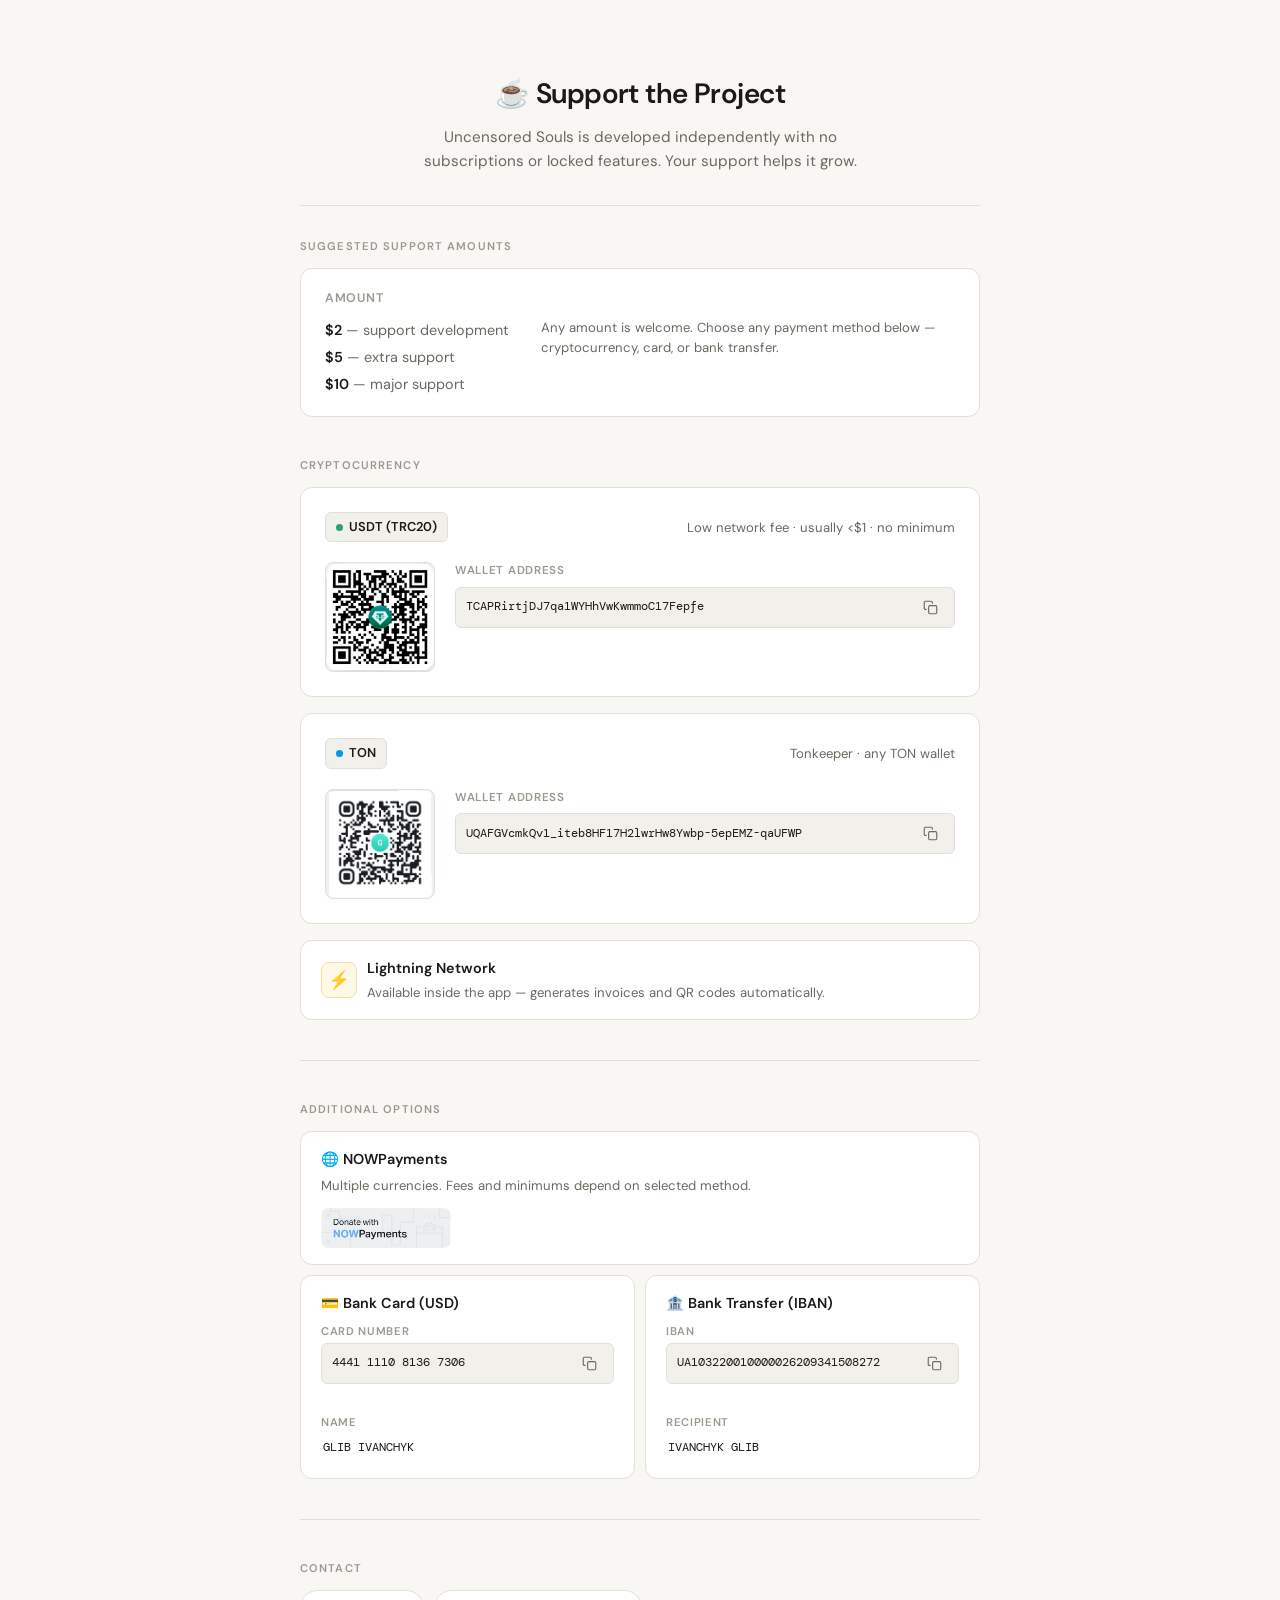
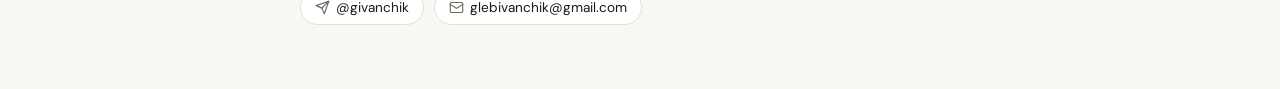
==== support.html @ d1c4491e "Add support.html for project donations" ====
<!DOCTYPE html>
<html lang="en">
<head>
<meta charset="UTF-8">
<meta name="viewport" content="width=device-width, initial-scale=1.0">
<title>Support – Uncensored Souls</title>
<link rel="preconnect" href="https://fonts.googleapis.com">
<link href="https://fonts.googleapis.com/css2?family=DM+Sans:wght@400;500;600&family=DM+Mono:wght@400;500&display=swap" rel="stylesheet">
<style>
  *, *::before, *::after { box-sizing: border-box; margin: 0; padding: 0; }
  :root {
    --bg: #f8f7f4; --surface: #ffffff; --surface-alt: #f2f0eb;
    --border: #e2dfd8; --border-strong: #c8c4bb;
    --text: #1a1917; --text-muted: #6b6860; --text-faint: #9c9890;
    --accent: #2a6b4a; --accent-light: #e8f4ee; --accent-border: #b8dfc8;
    --radius: 12px; --radius-sm: 8px; --radius-xs: 6px;
  }
  body { font-family: 'DM Sans', sans-serif; background: var(--bg); color: var(--text); line-height: 1.6; padding: 2rem 1rem 4rem; }
  .page { max-width: 680px; margin: 0 auto; }

  .header { text-align: center; padding: 2.5rem 0 2rem; border-bottom: 1px solid var(--border); margin-bottom: 2rem; }
  .header h1 { font-size: 1.75rem; font-weight: 600; letter-spacing: -0.02em; margin-bottom: 0.5rem; }
  .header p { color: var(--text-muted); font-size: 0.95rem; max-width: 440px; margin: 0 auto; }

  .section-title { font-size: 0.7rem; font-weight: 600; letter-spacing: 0.1em; text-transform: uppercase; color: var(--text-faint); margin-bottom: 0.75rem; }

  .amounts-info { background: var(--surface); border: 1px solid var(--border); border-radius: var(--radius); padding: 1.25rem 1.5rem; margin-bottom: 2.5rem; display: flex; gap: 2rem; align-items: flex-start; flex-wrap: wrap; }
  .amounts-info .info-label { font-size: 0.78rem; font-weight: 600; letter-spacing: 0.06em; text-transform: uppercase; color: var(--text-faint); margin-bottom: 0.6rem; }
  .amounts-list { list-style: none; display: flex; flex-direction: column; gap: 4px; }
  .amounts-list li { font-size: 0.9rem; color: var(--text-muted); }
  .amounts-list li strong { color: var(--text); font-weight: 600; }
  .amounts-note { flex: 1; min-width: 180px; font-size: 0.82rem; color: var(--text-muted); line-height: 1.55; padding-top: 1.8rem; }

  .crypto-card { background: var(--surface); border: 1px solid var(--border); border-radius: var(--radius); padding: 1.5rem; margin-bottom: 1rem; }
  .crypto-header { display: flex; align-items: center; gap: 10px; margin-bottom: 1.25rem; }
  .crypto-badge { display: inline-flex; align-items: center; gap: 6px; background: var(--surface-alt); border: 1px solid var(--border); border-radius: var(--radius-xs); padding: 4px 10px; font-size: 0.8rem; font-weight: 600; }
  .crypto-badge .dot { width: 7px; height: 7px; border-radius: 50%; }
  .dot-usdt { background: #26a17b; }
  .dot-ton { background: #0098ea; }
  .crypto-hint { font-size: 0.82rem; color: var(--text-muted); margin-left: auto; }

  .qr-address-block { display: flex; gap: 1.25rem; align-items: flex-start; }

  .qr-wrap { flex-shrink: 0; width: 110px; height: 110px; border: 1px solid var(--border); border-radius: var(--radius-sm); overflow: hidden; background: var(--surface-alt); cursor: pointer; position: relative; transition: border-color 0.15s; }
  .qr-wrap:hover { border-color: var(--border-strong); }
  .qr-wrap img { width: 100%; height: 100%; object-fit: contain; display: block; }
  .qr-zoom-hint { position: absolute; bottom: 0; left: 0; right: 0; background: rgba(0,0,0,0.45); color: #fff; font-size: 0.65rem; text-align: center; padding: 3px 0; opacity: 0; transition: opacity 0.15s; pointer-events: none; }
  .qr-wrap:hover .qr-zoom-hint { opacity: 1; }
  .qr-placeholder { width: 100%; height: 100%; display: flex; align-items: center; justify-content: center; color: var(--text-faint); font-size: 0.68rem; text-align: center; padding: 8px; line-height: 1.4; }

  .address-block { flex: 1; min-width: 0; }
  .address-label { font-size: 0.72rem; font-weight: 600; letter-spacing: 0.06em; text-transform: uppercase; color: var(--text-faint); margin-bottom: 6px; }
  .address-row { display: flex; align-items: center; gap: 6px; background: var(--surface-alt); border: 1px solid var(--border); border-radius: var(--radius-xs); padding: 8px 10px; }
  .address-text { font-family: 'DM Mono', monospace; font-size: 0.72rem; color: var(--text); flex: 1; min-width: 0; overflow: hidden; text-overflow: ellipsis; white-space: nowrap; }
  .copy-btn { flex-shrink: 0; background: none; border: none; cursor: pointer; padding: 4px 6px; border-radius: 4px; color: var(--text-muted); display: flex; align-items: center; transition: color 0.15s, background 0.15s; }
  .copy-btn:hover { color: var(--accent); background: var(--accent-light); }
  .copy-btn svg { width: 15px; height: 15px; }
  .copy-toast { font-size: 0.72rem; color: var(--accent); font-weight: 500; margin-top: 6px; height: 16px; opacity: 0; transition: opacity 0.2s; }
  .copy-toast.show { opacity: 1; }

  .lightning-card { background: var(--surface); border: 1px solid var(--border); border-radius: var(--radius); padding: 1rem 1.25rem; margin-bottom: 1rem; display: flex; align-items: center; gap: 10px; }
  .lightning-icon { width: 36px; height: 36px; border-radius: 8px; background: #fff8e6; border: 1px solid #f5dfa0; display: flex; align-items: center; justify-content: center; flex-shrink: 0; font-size: 1.1rem; }
  .lightning-text .method-name { font-weight: 600; font-size: 0.9rem; margin-bottom: 2px; }
  .lightning-text .method-desc { font-size: 0.82rem; color: var(--text-muted); }

  .divider { border: none; border-top: 1px solid var(--border); margin: 2.5rem 0; }

  .other-methods { display: grid; grid-template-columns: 1fr 1fr; gap: 10px; margin-bottom: 2.5rem; }
  .method-card { background: var(--surface); border: 1px solid var(--border); border-radius: var(--radius); padding: 1rem 1.25rem; }
  .method-card .method-name { font-weight: 600; font-size: 0.9rem; margin-bottom: 0.5rem; }
  .field-row { display: flex; flex-direction: column; gap: 6px; margin-top: 8px; }
  .field-item { display: flex; flex-direction: column; gap: 2px; }
  .field-item .field-label { font-size: 0.7rem; font-weight: 600; letter-spacing: 0.06em; text-transform: uppercase; color: var(--text-faint); }

  .nowpay-card { background: var(--surface); border: 1px solid var(--border); border-radius: var(--radius); padding: 1rem 1.25rem; margin-bottom: 10px; }
  .nowpay-card .method-name { font-weight: 600; font-size: 0.9rem; margin-bottom: 4px; }
  .nowpay-card .method-desc { font-size: 0.82rem; color: var(--text-muted); margin-bottom: 12px; }
  .nowpay-btn-wrap a img { height: 40px; display: block; border-radius: var(--radius-xs); }

  .contacts-row { display: flex; gap: 10px; flex-wrap: wrap; }
  .contact-pill { display: inline-flex; align-items: center; gap: 6px; background: var(--surface); border: 1px solid var(--border); border-radius: 100px; padding: 6px 14px; font-size: 0.85rem; text-decoration: none; color: var(--text); transition: border-color 0.15s; }
  .contact-pill:hover { border-color: var(--border-strong); }
  .contact-pill svg { width: 15px; height: 15px; color: var(--text-muted); }

  /* Lightbox */
  .lightbox { display: none; position: fixed; inset: 0; background: rgba(0,0,0,0.6); z-index: 1000; align-items: center; justify-content: center; }
  .lightbox.open { display: flex; }
  .lightbox-inner { background: #fff; border-radius: var(--radius); padding: 1.25rem; display: flex; flex-direction: column; align-items: center; gap: 10px; position: relative; }
  .lightbox-inner img { width: 300px; height: 300px; object-fit: contain; display: block; }
  .lightbox-label { font-family: 'DM Mono', monospace; font-size: 0.7rem; color: #555; word-break: break-all; text-align: center; max-width: 300px; }
  .lightbox-close { position: absolute; top: 8px; right: 10px; background: none; border: none; cursor: pointer; font-size: 1.2rem; color: #888; padding: 4px 6px; border-radius: 4px; }
  .lightbox-close:hover { background: #f0f0f0; }

  @media (max-width: 480px) {
    .other-methods { grid-template-columns: 1fr; }
    .qr-address-block { flex-direction: column; align-items: center; }
    .qr-wrap { width: 140px; height: 140px; }
    .amounts-info { flex-direction: column; gap: 0.75rem; }
  }
</style>
</head>
<body>
<div class="page">

  <div class="header">
    <h1>☕ Support the Project</h1>
    <p>Uncensored Souls is developed independently with no subscriptions or locked features. Your support helps it grow.</p>
  </div>

  <div class="section-title">Suggested support amounts</div>
  <div class="amounts-info">
    <div>
      <div class="info-label">Amount</div>
      <ul class="amounts-list">
        <li><strong>$2</strong> — support development</li>
        <li><strong>$5</strong> — extra support</li>
        <li><strong>$10</strong> — major support</li>
      </ul>
    </div>
    <div class="amounts-note">Any amount is welcome. Choose any payment method below — cryptocurrency, card, or bank transfer.</div>
  </div>

  <div class="section-title">Cryptocurrency</div>

  <div class="crypto-card">
    <div class="crypto-header">
      <div class="crypto-badge"><span class="dot dot-usdt"></span>USDT (TRC20)</div>
      <span class="crypto-hint">Low network fee · usually &lt;$1 · no minimum</span>
    </div>
    <div class="qr-address-block">
      <div class="qr-wrap" onclick="openLightbox('assets/usdt_qr.webp','TCAPRirtjDJ7qa1WYHhVwKwmmoC17Fepfe')" title="Tap to enlarge">
        <img src="assets/usdt_qr.webp" alt="USDT TRC20 QR code" onerror="handleQrError(this)">
        <div class="qr-zoom-hint">tap to enlarge</div>
      </div>
      <div class="address-block">
        <div class="address-label">Wallet address</div>
        <div class="address-row">
          <span class="address-text" id="usdt-addr">TCAPRirtjDJ7qa1WYHhVwKwmmoC17Fepfe</span>
          <button class="copy-btn" onclick="copyAddr('usdt-addr','usdt-toast')" title="Copy address">
            <svg viewBox="0 0 24 24" fill="none" stroke="currentColor" stroke-width="1.8" stroke-linecap="round" stroke-linejoin="round"><rect x="9" y="9" width="13" height="13" rx="2"/><path d="M5 15H4a2 2 0 0 1-2-2V4a2 2 0 0 1 2-2h9a2 2 0 0 1 2 2v1"/></svg>
          </button>
        </div>
        <div class="copy-toast" id="usdt-toast">Copied!</div>
      </div>
    </div>
  </div>

  <div class="crypto-card">
    <div class="crypto-header">
      <div class="crypto-badge"><span class="dot dot-ton"></span>TON</div>
      <span class="crypto-hint">Tonkeeper · any TON wallet</span>
    </div>
    <div class="qr-address-block">
      <div class="qr-wrap" onclick="openLightbox('assets/ton_qr.webp','UQAFGVcmkQv1_iteb8HF17H2lwrHw8Ywbp-5epEMZ-qaUFWP')" title="Tap to enlarge">
        <img src="assets/ton_qr.webp" alt="TON wallet QR code" onerror="handleQrError(this)">
        <div class="qr-zoom-hint">tap to enlarge</div>
      </div>
      <div class="address-block">
        <div class="address-label">Wallet address</div>
        <div class="address-row">
          <span class="address-text" id="ton-addr">UQAFGVcmkQv1_iteb8HF17H2lwrHw8Ywbp-5epEMZ-qaUFWP</span>
          <button class="copy-btn" onclick="copyAddr('ton-addr','ton-toast')" title="Copy address">
            <svg viewBox="0 0 24 24" fill="none" stroke="currentColor" stroke-width="1.8" stroke-linecap="round" stroke-linejoin="round"><rect x="9" y="9" width="13" height="13" rx="2"/><path d="M5 15H4a2 2 0 0 1-2-2V4a2 2 0 0 1 2-2h9a2 2 0 0 1 2 2v1"/></svg>
          </button>
        </div>
        <div class="copy-toast" id="ton-toast">Copied!</div>
      </div>
    </div>
  </div>

  <div class="lightning-card">
    <div class="lightning-icon">⚡</div>
    <div class="lightning-text">
      <div class="method-name">Lightning Network</div>
      <div class="method-desc">Available inside the app — generates invoices and QR codes automatically.</div>
    </div>
  </div>

  <hr class="divider">

  <div class="section-title">Additional options</div>
  <div class="nowpay-card">
    <div class="method-name">🌐 NOWPayments</div>
    <div class="method-desc">Multiple currencies. Fees and minimums depend on selected method.</div>
    <div class="nowpay-btn-wrap">
      <a href="https://nowpayments.io/donation?api_key=68b5b9ab-d6d3-41a2-9c85-e91e0e367028" target="_blank">
        <img src="assets/now_payments_button.webp" alt="Donate with NOWPayments" onerror="handleQrError(this)">
      </a>
    </div>
  </div>

  <div class="other-methods">
    <div class="method-card">
      <div class="method-name">💳 Bank Card (USD)</div>
      <div class="field-row">
        <div class="field-item">
          <div class="field-label">Card number</div>
          <div class="address-row">
            <span class="address-text" id="card-num">4441 1110 8136 7306</span>
            <button class="copy-btn" onclick="copyAddr('card-num','card-toast')" title="Copy">
              <svg viewBox="0 0 24 24" fill="none" stroke="currentColor" stroke-width="1.8" stroke-linecap="round" stroke-linejoin="round"><rect x="9" y="9" width="13" height="13" rx="2"/><path d="M5 15H4a2 2 0 0 1-2-2V4a2 2 0 0 1 2-2h9a2 2 0 0 1 2 2v1"/></svg>
            </button>
          </div>
          <div class="copy-toast" id="card-toast">Copied!</div>
        </div>
        <div class="field-item">
          <div class="field-label">Name</div>
          <span style="font-family:'DM Mono',monospace;font-size:0.78rem;padding:4px 2px;display:block;">GLIB IVANCHYK</span>
        </div>
      </div>
    </div>

    <div class="method-card">
      <div class="method-name">🏦 Bank Transfer (IBAN)</div>
      <div class="field-row">
        <div class="field-item">
          <div class="field-label">IBAN</div>
          <div class="address-row">
            <span class="address-text" id="iban-num">UA103220010000026209341508272</span>
            <button class="copy-btn" onclick="copyAddr('iban-num','iban-toast')" title="Copy">
              <svg viewBox="0 0 24 24" fill="none" stroke="currentColor" stroke-width="1.8" stroke-linecap="round" stroke-linejoin="round"><rect x="9" y="9" width="13" height="13" rx="2"/><path d="M5 15H4a2 2 0 0 1-2-2V4a2 2 0 0 1 2-2h9a2 2 0 0 1 2 2v1"/></svg>
            </button>
          </div>
          <div class="copy-toast" id="iban-toast">Copied!</div>
        </div>
        <div class="field-item">
          <div class="field-label">Recipient</div>
          <span style="font-family:'DM Mono',monospace;font-size:0.78rem;padding:4px 2px;display:block;">IVANCHYK GLIB</span>
        </div>
      </div>
    </div>
  </div>

  <hr class="divider">

  <div class="section-title">Contact</div>
  <div class="contacts-row">
    <a class="contact-pill" href="https://t.me/givanchik" target="_blank">
      <svg viewBox="0 0 24 24" fill="none" stroke="currentColor" stroke-width="1.8" stroke-linecap="round" stroke-linejoin="round"><path d="m22 2-7 20-4-9-9-4 20-7z"/><path d="M22 2 11 13"/></svg>
      @givanchik
    </a>
    <a class="contact-pill" href="mailto:glebivanchik@gmail.com">
      <svg viewBox="0 0 24 24" fill="none" stroke="currentColor" stroke-width="1.8" stroke-linecap="round" stroke-linejoin="round"><rect width="20" height="16" x="2" y="4" rx="2"/><path d="m22 7-8.97 5.7a1.94 1.94 0 0 1-2.06 0L2 7"/></svg>
      glebivanchik@gmail.com
    </a>
  </div>

</div>

<!-- Lightbox -->
<div class="lightbox" id="lightbox" onclick="closeLightbox(event)">
  <div class="lightbox-inner">
    <button class="lightbox-close" onclick="closeLightbox(null)">✕</button>
    <img id="lightbox-img" src="" alt="QR code enlarged">
    <div class="lightbox-label" id="lightbox-label"></div>
  </div>
</div>

<script>
function handleQrError(img) {
  img.style.display = 'none';
  var wrap = img.parentElement;
  var ph = document.createElement('div');
  ph.className = 'qr-placeholder';
  ph.textContent = img.alt + '\n(file not found)';
  wrap.appendChild(ph);
}

function copyAddr(elId, toastId) {
  var text = document.getElementById(elId).textContent;
  navigator.clipboard.writeText(text).then(function() {
    var toast = document.getElementById(toastId);
    toast.classList.add('show');
    setTimeout(function() { toast.classList.remove('show'); }, 1800);
  });
}

function openLightbox(src, label) {
  document.getElementById('lightbox-img').src = src;
  document.getElementById('lightbox-label').textContent = label;
  document.getElementById('lightbox').classList.add('open');
}

function closeLightbox(e) {
  if (e === null || e.target === document.getElementById('lightbox')) {
    document.getElementById('lightbox').classList.remove('open');
  }
}

document.addEventListener('keydown', function(e) {
  if (e.key === 'Escape') document.getElementById('lightbox').classList.remove('open');
});
</script>
</body>
</html>
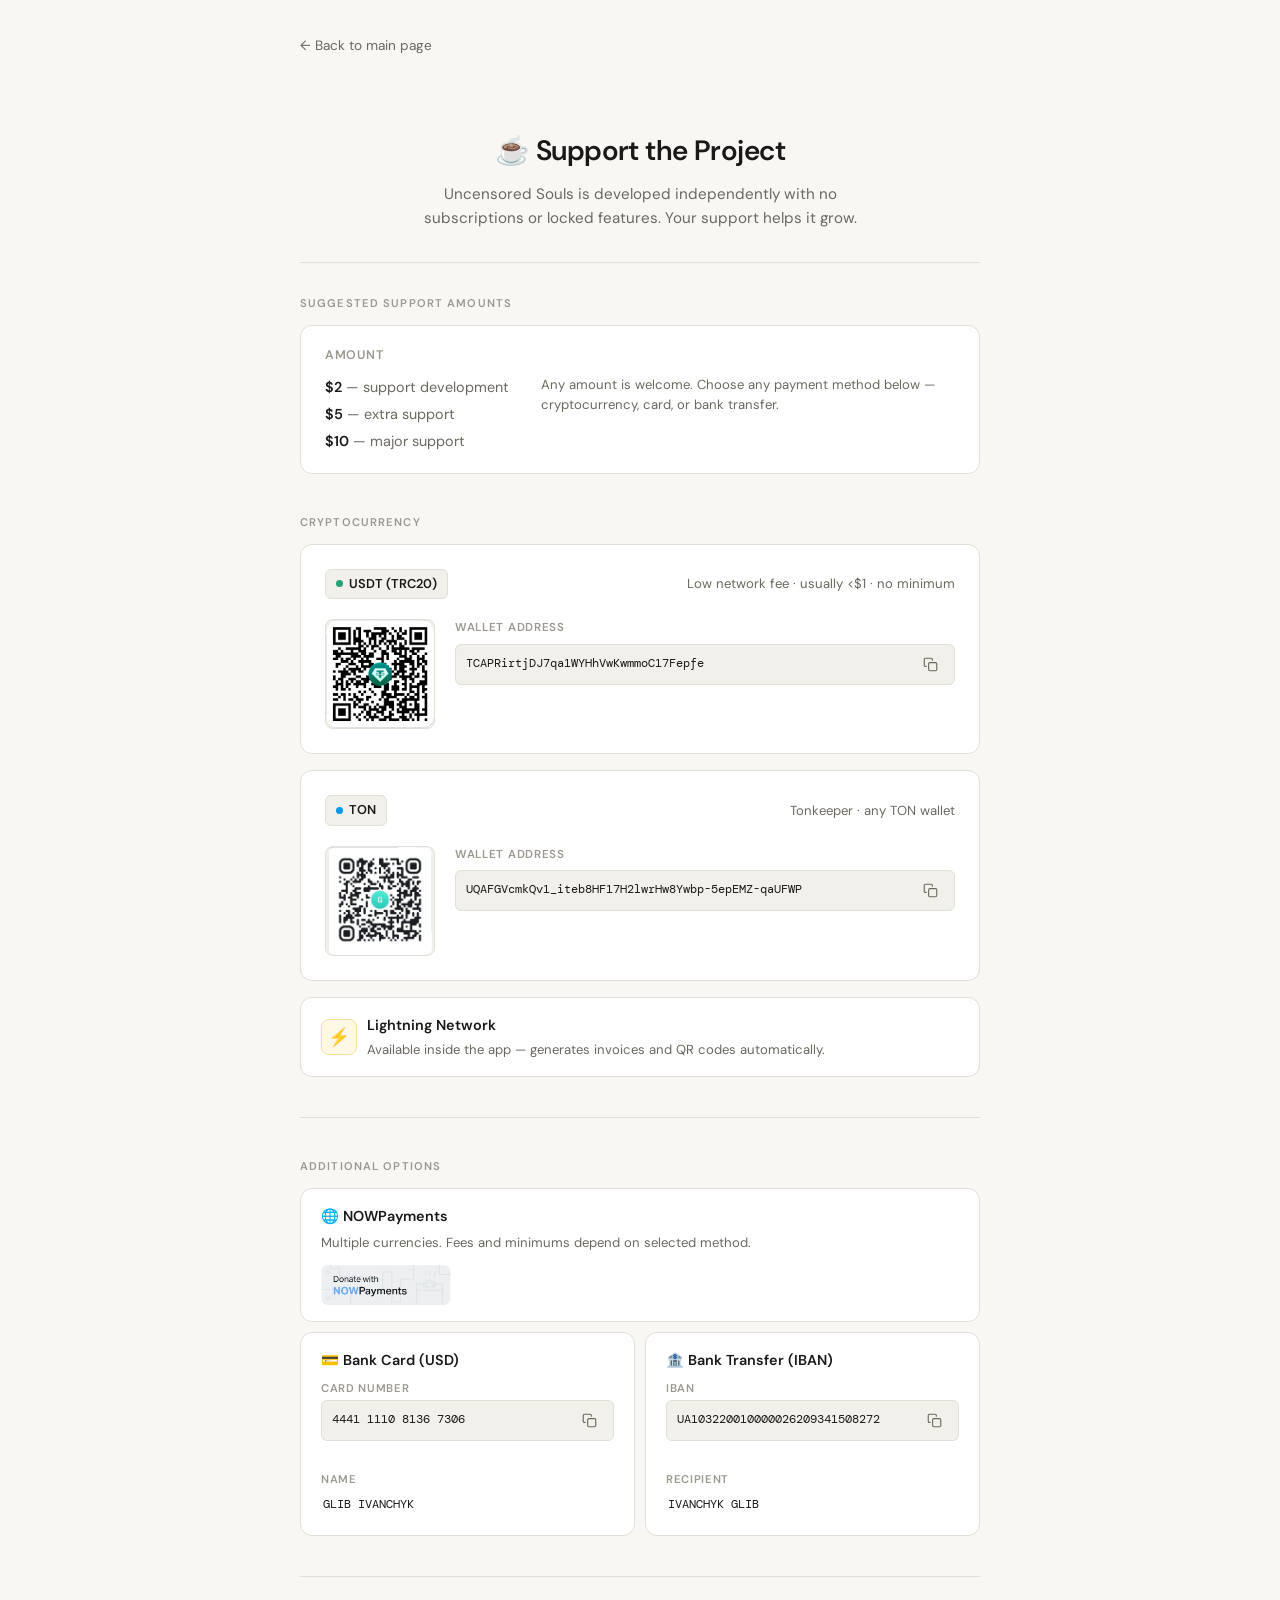
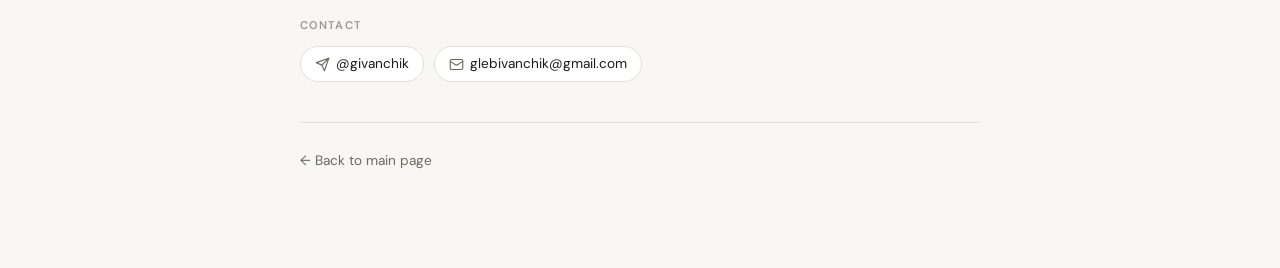
==== commit 29dd1b9e: "Add back-link to navigate to main page" ====
--- a/support.html
+++ b/support.html
@@ -77,6 +77,9 @@
   .nowpay-card .method-desc { font-size: 0.82rem; color: var(--text-muted); margin-bottom: 12px; }
   .nowpay-btn-wrap a img { height: 40px; display: block; border-radius: var(--radius-xs); }
 
+  .back-link { display: inline-flex; align-items: center; gap: 6px; color: var(--text-muted); text-decoration: none; font-size: 0.85rem; margin-bottom: 2rem; transition: color 0.15s; }
+  .back-link:hover { color: var(--text); }
+
   .contacts-row { display: flex; gap: 10px; flex-wrap: wrap; }
   .contact-pill { display: inline-flex; align-items: center; gap: 6px; background: var(--surface); border: 1px solid var(--border); border-radius: 100px; padding: 6px 14px; font-size: 0.85rem; text-decoration: none; color: var(--text); transition: border-color 0.15s; }
   .contact-pill:hover { border-color: var(--border-strong); }
@@ -101,6 +104,8 @@
 </head>
 <body>
 <div class="page">
+
+  <a class="back-link" href="index.html">← Back to main page</a>
 
   <div class="header">
     <h1>☕ Support the Project</h1>
@@ -245,6 +250,10 @@
     </a>
   </div>
 
+  <div style="margin-top:2.5rem; padding-top:1.5rem; border-top:1px solid var(--border);">
+    <a class="back-link" href="index.html">← Back to main page</a>
+  </div>
+
 </div>
 
 <!-- Lightbox -->
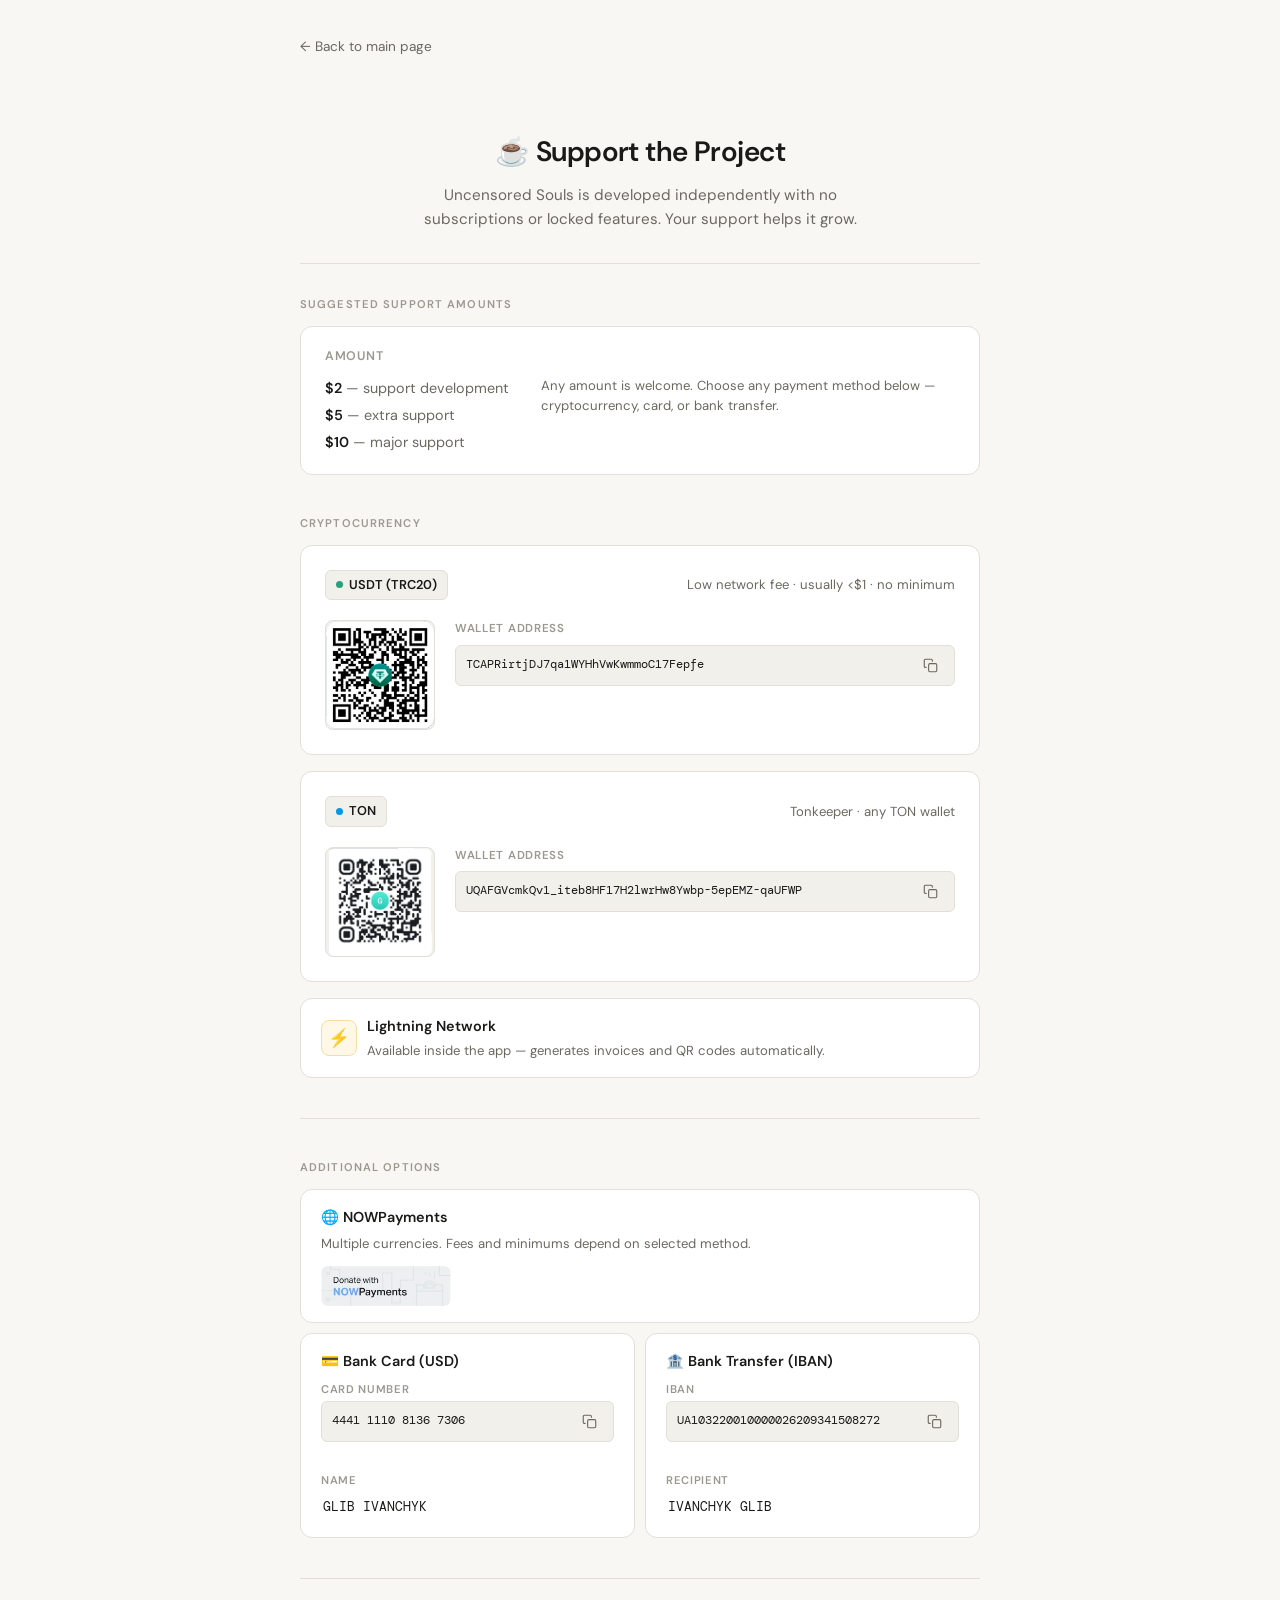
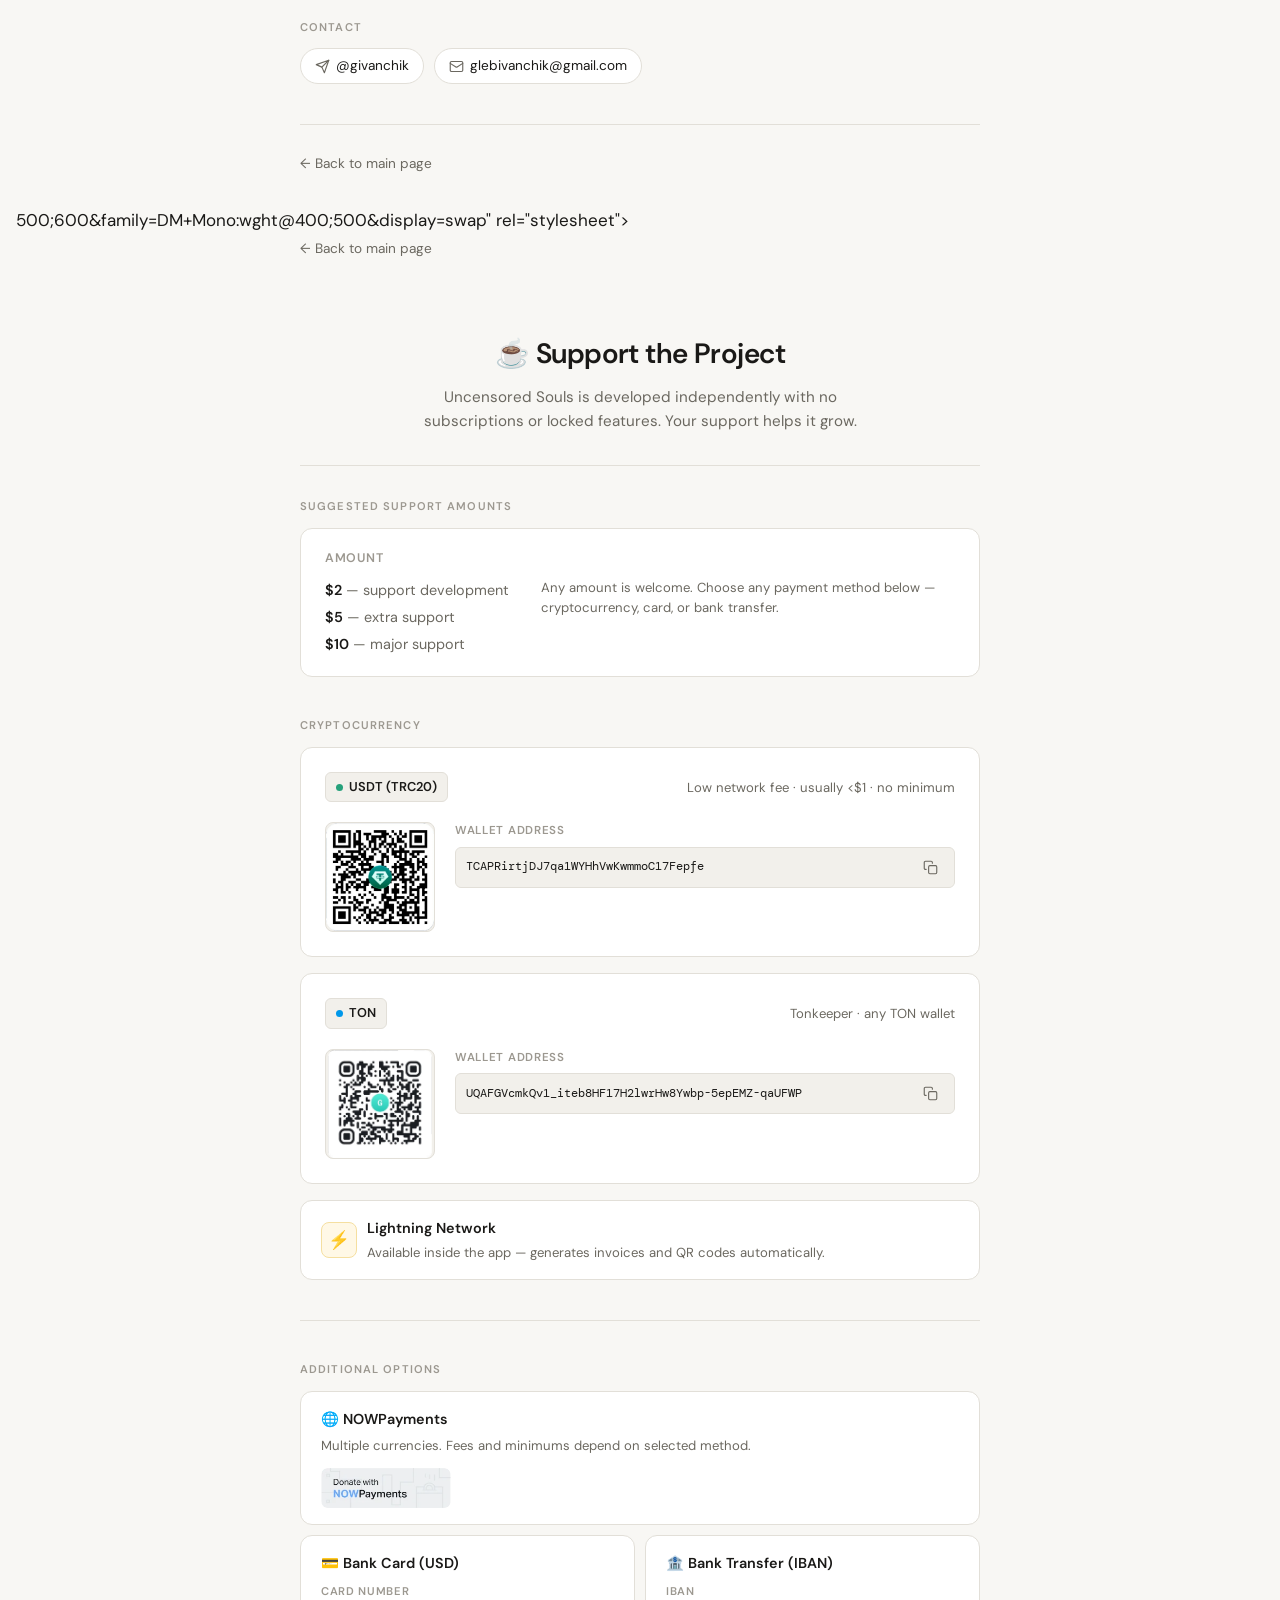
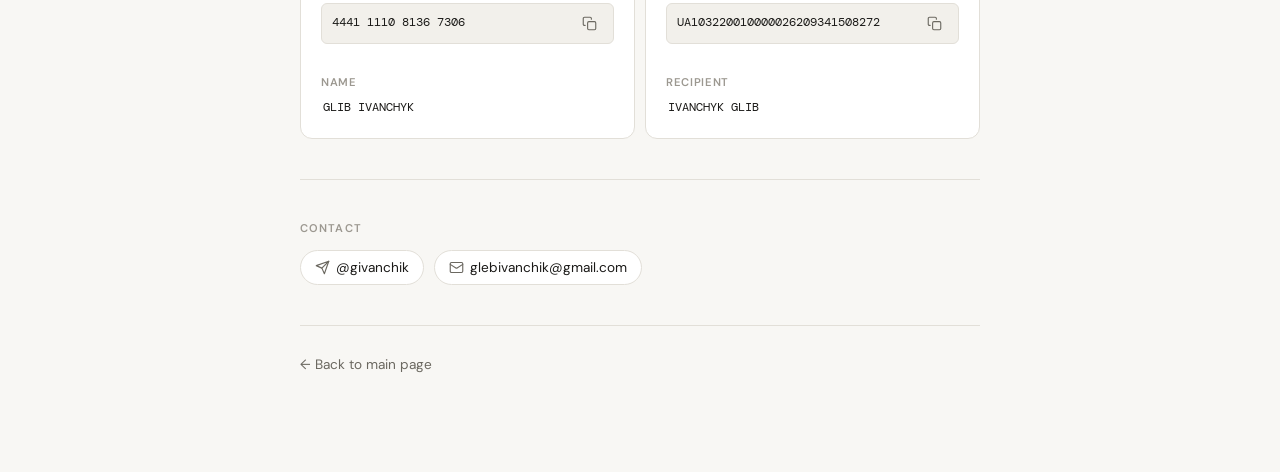
==== commit 9210e10f: "Refactor support.html structure and styles" ====
--- a/support.html
+++ b/support.html
@@ -1,4 +1,11 @@
 <!DOCTYPE html>
+<html lang="en">
+<head>
+<meta charset="UTF-8">
+<meta name="viewport" content="width=device-width, initial-scale=1.0">
+<title>Support – Uncensored Souls</title>
+<link rel="preconnect" href="https://fonts.googleapis.com">
+<link href="https://fonts.googleapis.com/css2?family=DM+Sans:wght@400;<!DOCTYPE html>
 <html lang="en">
 <head>
 <meta charset="UTF-8">
@@ -8,36 +15,62 @@
 <link href="https://fonts.googleapis.com/css2?family=DM+Sans:wght@400;500;600&family=DM+Mono:wght@400;500&display=swap" rel="stylesheet">
 <style>
   *, *::before, *::after { box-sizing: border-box; margin: 0; padding: 0; }
+
   :root {
-    --bg: #f8f7f4; --surface: #ffffff; --surface-alt: #f2f0eb;
-    --border: #e2dfd8; --border-strong: #c8c4bb;
-    --text: #1a1917; --text-muted: #6b6860; --text-faint: #9c9890;
-    --accent: #2a6b4a; --accent-light: #e8f4ee; --accent-border: #b8dfc8;
-    --radius: 12px; --radius-sm: 8px; --radius-xs: 6px;
-  }
-  body { font-family: 'DM Sans', sans-serif; background: var(--bg); color: var(--text); line-height: 1.6; padding: 2rem 1rem 4rem; }
+    --bg: #f8f7f4;
+    --surface: #ffffff;
+    --surface-alt: #f2f0eb;
+    --border: #e2dfd8;
+    --border-strong: #c8c4bb;
+    --text: #1a1917;
+    --text-muted: #55524c;
+    --text-faint: #6f6145;
+    --accent: #2a6b4a;
+    --accent-light: #e8f4ee;
+    --accent-border: #b8dfc8;
+    --radius: 12px;
+    --radius-sm: 8px;
+    --radius-xs: 6px;
+  }
+
+  body {
+    font-family: 'DM Sans', sans-serif;
+    background: var(--bg);
+    color: var(--text);
+    line-height: 1.65;
+    padding: 2rem 1rem 4rem;
+    font-size: 16px;
+  }
+
+  @media (min-width: 641px) { body { font-size: 17px; } }
+
   .page { max-width: 680px; margin: 0 auto; }
 
+  .back-link { display: inline-flex; align-items: center; gap: 6px; color: var(--text-muted); text-decoration: none; font-size: 0.95rem; margin-bottom: 2rem; transition: color 0.15s; }
+  .back-link:hover { color: var(--text); }
+
   .header { text-align: center; padding: 2.5rem 0 2rem; border-bottom: 1px solid var(--border); margin-bottom: 2rem; }
-  .header h1 { font-size: 1.75rem; font-weight: 600; letter-spacing: -0.02em; margin-bottom: 0.5rem; }
-  .header p { color: var(--text-muted); font-size: 0.95rem; max-width: 440px; margin: 0 auto; }
-
-  .section-title { font-size: 0.7rem; font-weight: 600; letter-spacing: 0.1em; text-transform: uppercase; color: var(--text-faint); margin-bottom: 0.75rem; }
+  .header h1 { font-size: 1.9rem; font-weight: 600; letter-spacing: -0.02em; margin-bottom: 0.5rem; }
+  .header p { color: var(--text-muted); font-size: 1.1rem; max-width: 480px; margin: 0 auto; }
+
+  .section-title { font-size: 1rem; font-weight: 600; letter-spacing: 0.1em; text-transform: uppercase; color: var(--text-faint); margin-bottom: 0.75rem; }
+
+  .divider { border: none; border-top: 1px solid var(--border); margin: 2.5rem 0; }
 
   .amounts-info { background: var(--surface); border: 1px solid var(--border); border-radius: var(--radius); padding: 1.25rem 1.5rem; margin-bottom: 2.5rem; display: flex; gap: 2rem; align-items: flex-start; flex-wrap: wrap; }
-  .amounts-info .info-label { font-size: 0.78rem; font-weight: 600; letter-spacing: 0.06em; text-transform: uppercase; color: var(--text-faint); margin-bottom: 0.6rem; }
-  .amounts-list { list-style: none; display: flex; flex-direction: column; gap: 4px; }
-  .amounts-list li { font-size: 0.9rem; color: var(--text-muted); }
+  .amounts-info .info-label { font-size: 0.8rem; font-weight: 700; letter-spacing: 0.06em; text-transform: uppercase; color: var(--text-faint); margin-bottom: 0.6rem; }
+  .amounts-list { list-style: none; display: flex; flex-direction: column; gap: 5px; }
+  .amounts-list li { font-size: 1rem; color: var(--text-muted); }
   .amounts-list li strong { color: var(--text); font-weight: 600; }
-  .amounts-note { flex: 1; min-width: 180px; font-size: 0.82rem; color: var(--text-muted); line-height: 1.55; padding-top: 1.8rem; }
-
-  .crypto-card { background: var(--surface); border: 1px solid var(--border); border-radius: var(--radius); padding: 1.5rem; margin-bottom: 1rem; }
-  .crypto-header { display: flex; align-items: center; gap: 10px; margin-bottom: 1.25rem; }
-  .crypto-badge { display: inline-flex; align-items: center; gap: 6px; background: var(--surface-alt); border: 1px solid var(--border); border-radius: var(--radius-xs); padding: 4px 10px; font-size: 0.8rem; font-weight: 600; }
+  .amounts-note { flex: 1; min-width: 180px; font-size: 0.95rem; color: var(--text-muted); line-height: 1.55; padding-top: 1.8rem; }
+
+  .crypto-card { background: var(--surface); border: 1px solid var(--border); border-radius: var(--radius); padding: 1.5rem; margin-bottom: 1rem; overflow: hidden; }
+  .crypto-header { display: flex; align-items: center; gap: 10px; margin-bottom: 1.25rem; flex-wrap: wrap; }
+  .crypto-badge { display: inline-flex; align-items: center; gap: 6px; background: var(--surface-alt); border: 1px solid var(--border); border-radius: var(--radius-xs); padding: 4px 10px; font-size: 0.85rem; font-weight: 600; }
   .crypto-badge .dot { width: 7px; height: 7px; border-radius: 50%; }
   .dot-usdt { background: #26a17b; }
   .dot-ton { background: #0098ea; }
-  .crypto-hint { font-size: 0.82rem; color: var(--text-muted); margin-left: auto; }
+  .crypto-hint { font-size: 0.88rem; color: var(--text-muted); margin-left: auto; }
 
   .qr-address-block { display: flex; gap: 1.25rem; align-items: flex-start; }
 
@@ -48,44 +81,38 @@
   .qr-wrap:hover .qr-zoom-hint { opacity: 1; }
   .qr-placeholder { width: 100%; height: 100%; display: flex; align-items: center; justify-content: center; color: var(--text-faint); font-size: 0.68rem; text-align: center; padding: 8px; line-height: 1.4; }
 
-  .address-block { flex: 1; min-width: 0; }
-  .address-label { font-size: 0.72rem; font-weight: 600; letter-spacing: 0.06em; text-transform: uppercase; color: var(--text-faint); margin-bottom: 6px; }
-  .address-row { display: flex; align-items: center; gap: 6px; background: var(--surface-alt); border: 1px solid var(--border); border-radius: var(--radius-xs); padding: 8px 10px; }
-  .address-text { font-family: 'DM Mono', monospace; font-size: 0.72rem; color: var(--text); flex: 1; min-width: 0; overflow: hidden; text-overflow: ellipsis; white-space: nowrap; }
+  .address-block { flex: 1; min-width: 0; width: 100%; overflow: hidden; }
+  .address-label { font-size: 0.75rem; font-weight: 700; letter-spacing: 0.06em; text-transform: uppercase; color: var(--text-faint); margin-bottom: 6px; }
+  .address-row { display: flex; align-items: center; gap: 6px; background: var(--surface-alt); border: 1px solid var(--border); border-radius: var(--radius-xs); padding: 8px 10px; min-width: 0; overflow: hidden; }
+  .address-text { font-family: 'DM Mono', monospace; font-size: 0.75rem; color: var(--text); flex: 1; min-width: 0; max-width: 100%; overflow: hidden; text-overflow: ellipsis; white-space: nowrap; }
   .copy-btn { flex-shrink: 0; background: none; border: none; cursor: pointer; padding: 4px 6px; border-radius: 4px; color: var(--text-muted); display: flex; align-items: center; transition: color 0.15s, background 0.15s; }
   .copy-btn:hover { color: var(--accent); background: var(--accent-light); }
   .copy-btn svg { width: 15px; height: 15px; }
-  .copy-toast { font-size: 0.72rem; color: var(--accent); font-weight: 500; margin-top: 6px; height: 16px; opacity: 0; transition: opacity 0.2s; }
+  .copy-toast { font-size: 0.75rem; color: var(--accent); font-weight: 500; margin-top: 6px; height: 16px; opacity: 0; transition: opacity 0.2s; }
   .copy-toast.show { opacity: 1; }
 
   .lightning-card { background: var(--surface); border: 1px solid var(--border); border-radius: var(--radius); padding: 1rem 1.25rem; margin-bottom: 1rem; display: flex; align-items: center; gap: 10px; }
   .lightning-icon { width: 36px; height: 36px; border-radius: 8px; background: #fff8e6; border: 1px solid #f5dfa0; display: flex; align-items: center; justify-content: center; flex-shrink: 0; font-size: 1.1rem; }
-  .lightning-text .method-name { font-weight: 600; font-size: 0.9rem; margin-bottom: 2px; }
-  .lightning-text .method-desc { font-size: 0.82rem; color: var(--text-muted); }
-
-  .divider { border: none; border-top: 1px solid var(--border); margin: 2.5rem 0; }
+  .lightning-text .method-name { font-weight: 600; font-size: 1rem; margin-bottom: 2px; }
+  .lightning-text .method-desc { font-size: 0.92rem; color: var(--text-muted); }
 
   .other-methods { display: grid; grid-template-columns: 1fr 1fr; gap: 10px; margin-bottom: 2.5rem; }
-  .method-card { background: var(--surface); border: 1px solid var(--border); border-radius: var(--radius); padding: 1rem 1.25rem; }
-  .method-card .method-name { font-weight: 600; font-size: 0.9rem; margin-bottom: 0.5rem; }
+  .method-card { background: var(--surface); border: 1px solid var(--border); border-radius: var(--radius); padding: 1rem 1.25rem; min-width: 0; }
+  .method-card .method-name { font-weight: 600; font-size: 1rem; margin-bottom: 0.5rem; }
   .field-row { display: flex; flex-direction: column; gap: 6px; margin-top: 8px; }
-  .field-item { display: flex; flex-direction: column; gap: 2px; }
-  .field-item .field-label { font-size: 0.7rem; font-weight: 600; letter-spacing: 0.06em; text-transform: uppercase; color: var(--text-faint); }
+  .field-item { display: flex; flex-direction: column; gap: 2px; min-width: 0; }
+  .field-item .field-label { font-size: 0.75rem; font-weight: 700; letter-spacing: 0.06em; text-transform: uppercase; color: var(--text-faint); }
 
   .nowpay-card { background: var(--surface); border: 1px solid var(--border); border-radius: var(--radius); padding: 1rem 1.25rem; margin-bottom: 10px; }
-  .nowpay-card .method-name { font-weight: 600; font-size: 0.9rem; margin-bottom: 4px; }
-  .nowpay-card .method-desc { font-size: 0.82rem; color: var(--text-muted); margin-bottom: 12px; }
+  .nowpay-card .method-name { font-weight: 600; font-size: 1rem; margin-bottom: 4px; }
+  .nowpay-card .method-desc { font-size: 0.92rem; color: var(--text-muted); margin-bottom: 12px; }
   .nowpay-btn-wrap a img { height: 40px; display: block; border-radius: var(--radius-xs); }
 
-  .back-link { display: inline-flex; align-items: center; gap: 6px; color: var(--text-muted); text-decoration: none; font-size: 0.85rem; margin-bottom: 2rem; transition: color 0.15s; }
-  .back-link:hover { color: var(--text); }
-
   .contacts-row { display: flex; gap: 10px; flex-wrap: wrap; }
-  .contact-pill { display: inline-flex; align-items: center; gap: 6px; background: var(--surface); border: 1px solid var(--border); border-radius: 100px; padding: 6px 14px; font-size: 0.85rem; text-decoration: none; color: var(--text); transition: border-color 0.15s; }
+  .contact-pill { display: inline-flex; align-items: center; gap: 6px; background: var(--surface); border: 1px solid var(--border); border-radius: 100px; padding: 6px 14px; font-size: 0.92rem; text-decoration: none; color: var(--text); transition: border-color 0.15s; }
   .contact-pill:hover { border-color: var(--border-strong); }
   .contact-pill svg { width: 15px; height: 15px; color: var(--text-muted); }
 
-  /* Lightbox */
   .lightbox { display: none; position: fixed; inset: 0; background: rgba(0,0,0,0.6); z-index: 1000; align-items: center; justify-content: center; }
   .lightbox.open { display: flex; }
   .lightbox-inner { background: #fff; border-radius: var(--radius); padding: 1.25rem; display: flex; flex-direction: column; align-items: center; gap: 10px; position: relative; }
@@ -94,11 +121,30 @@
   .lightbox-close { position: absolute; top: 8px; right: 10px; background: none; border: none; cursor: pointer; font-size: 1.2rem; color: #888; padding: 4px 6px; border-radius: 4px; }
   .lightbox-close:hover { background: #f0f0f0; }
 
+  @media (max-width: 640px) {
+    .back-link { font-size: 0.8rem; }
+    .header { padding: 1rem 0 1.5rem; }
+    .header h1 { font-size: 1.5rem; }
+    .header p { font-size: 0.9rem; }
+    .section-title { font-size: 0.8rem; }
+    .amounts-info { flex-direction: column; gap: 0.75rem; padding: 1rem; }
+    .amounts-list li { font-size: 0.88rem; }
+    .amounts-note { padding-top: 0; font-size: 0.82rem; }
+    .crypto-card { padding: 1rem; }
+    .crypto-hint { font-size: 0.78rem; }
+    .lightning-text .method-name { font-size: 0.88rem; }
+    .lightning-text .method-desc { font-size: 0.8rem; }
+    .method-card .method-name { font-size: 0.88rem; }
+    .nowpay-card .method-name { font-size: 0.88rem; }
+    .nowpay-card .method-desc { font-size: 0.8rem; }
+    .contact-pill { font-size: 0.8rem; }
+  }
+
   @media (max-width: 480px) {
     .other-methods { grid-template-columns: 1fr; }
     .qr-address-block { flex-direction: column; align-items: center; }
     .qr-wrap { width: 140px; height: 140px; }
-    .amounts-info { flex-direction: column; gap: 0.75rem; }
+    .address-block { width: 100%; }
   }
 </style>
 </head>
@@ -210,7 +256,7 @@
         </div>
         <div class="field-item">
           <div class="field-label">Name</div>
-          <span style="font-family:'DM Mono',monospace;font-size:0.78rem;padding:4px 2px;display:block;">GLIB IVANCHYK</span>
+          <span style="font-family:'DM Mono',monospace;font-size:0.82rem;padding:4px 2px;display:block;color:var(--text);">GLIB IVANCHYK</span>
         </div>
       </div>
     </div>
@@ -230,7 +276,7 @@
         </div>
         <div class="field-item">
           <div class="field-label">Recipient</div>
-          <span style="font-family:'DM Mono',monospace;font-size:0.78rem;padding:4px 2px;display:block;">IVANCHYK GLIB</span>
+          <span style="font-family:'DM Mono',monospace;font-size:0.82rem;padding:4px 2px;display:block;color:var(--text);">IVANCHYK GLIB</span>
         </div>
       </div>
     </div>
@@ -250,6 +296,297 @@
     </a>
   </div>
 
+  <div style="margin-top:2.5rem;padding-top:1.5rem;border-top:1px solid var(--border);">
+    <a class="back-link" href="index.html">← Back to main page</a>
+  </div>
+
+</div>
+
+<div class="lightbox" id="lightbox" onclick="closeLightbox(event)">
+  <div class="lightbox-inner">
+    <button class="lightbox-close" onclick="closeLightbox(null)">✕</button>
+    <img id="lightbox-img" src="" alt="QR code enlarged">
+    <div class="lightbox-label" id="lightbox-label"></div>
+  </div>
+</div>
+
+<script>
+function handleQrError(img) {
+  img.style.display = 'none';
+  var wrap = img.parentElement;
+  var ph = document.createElement('div');
+  ph.className = 'qr-placeholder';
+  ph.textContent = img.alt;
+  wrap.appendChild(ph);
+}
+function copyAddr(elId, toastId) {
+  var text = document.getElementById(elId).textContent;
+  navigator.clipboard.writeText(text).then(function() {
+    var toast = document.getElementById(toastId);
+    toast.classList.add('show');
+    setTimeout(function() { toast.classList.remove('show'); }, 1800);
+  });
+}
+function openLightbox(src, label) {
+  document.getElementById('lightbox-img').src = src;
+  document.getElementById('lightbox-label').textContent = label;
+  document.getElementById('lightbox').classList.add('open');
+}
+function closeLightbox(e) {
+  if (e === null || e.target === document.getElementById('lightbox')) {
+    document.getElementById('lightbox').classList.remove('open');
+  }
+}
+document.addEventListener('keydown', function(e) {
+  if (e.key === 'Escape') document.getElementById('lightbox').classList.remove('open');
+});
+</script>
+</body>
+</html>500;600&family=DM+Mono:wght@400;500&display=swap" rel="stylesheet">
+<style>
+  *, *::before, *::after { box-sizing: border-box; margin: 0; padding: 0; }
+  :root {
+    --bg: #f8f7f4; --surface: #ffffff; --surface-alt: #f2f0eb;
+    --border: #e2dfd8; --border-strong: #c8c4bb;
+    --text: #1a1917; --text-muted: #6b6860; --text-faint: #9c9890;
+    --accent: #2a6b4a; --accent-light: #e8f4ee; --accent-border: #b8dfc8;
+    --radius: 12px; --radius-sm: 8px; --radius-xs: 6px;
+  }
+  body { font-family: 'DM Sans', sans-serif; background: var(--bg); color: var(--text); line-height: 1.6; padding: 2rem 1rem 4rem; }
+  .page { max-width: 680px; margin: 0 auto; }
+
+  .header { text-align: center; padding: 2.5rem 0 2rem; border-bottom: 1px solid var(--border); margin-bottom: 2rem; }
+  .header h1 { font-size: 1.75rem; font-weight: 600; letter-spacing: -0.02em; margin-bottom: 0.5rem; }
+  .header p { color: var(--text-muted); font-size: 0.95rem; max-width: 440px; margin: 0 auto; }
+
+  .section-title { font-size: 0.7rem; font-weight: 600; letter-spacing: 0.1em; text-transform: uppercase; color: var(--text-faint); margin-bottom: 0.75rem; }
+
+  .amounts-info { background: var(--surface); border: 1px solid var(--border); border-radius: var(--radius); padding: 1.25rem 1.5rem; margin-bottom: 2.5rem; display: flex; gap: 2rem; align-items: flex-start; flex-wrap: wrap; }
+  .amounts-info .info-label { font-size: 0.78rem; font-weight: 600; letter-spacing: 0.06em; text-transform: uppercase; color: var(--text-faint); margin-bottom: 0.6rem; }
+  .amounts-list { list-style: none; display: flex; flex-direction: column; gap: 4px; }
+  .amounts-list li { font-size: 0.9rem; color: var(--text-muted); }
+  .amounts-list li strong { color: var(--text); font-weight: 600; }
+  .amounts-note { flex: 1; min-width: 180px; font-size: 0.82rem; color: var(--text-muted); line-height: 1.55; padding-top: 1.8rem; }
+
+  .crypto-card { background: var(--surface); border: 1px solid var(--border); border-radius: var(--radius); padding: 1.5rem; margin-bottom: 1rem; }
+  .crypto-header { display: flex; align-items: center; gap: 10px; margin-bottom: 1.25rem; }
+  .crypto-badge { display: inline-flex; align-items: center; gap: 6px; background: var(--surface-alt); border: 1px solid var(--border); border-radius: var(--radius-xs); padding: 4px 10px; font-size: 0.8rem; font-weight: 600; }
+  .crypto-badge .dot { width: 7px; height: 7px; border-radius: 50%; }
+  .dot-usdt { background: #26a17b; }
+  .dot-ton { background: #0098ea; }
+  .crypto-hint { font-size: 0.82rem; color: var(--text-muted); margin-left: auto; }
+
+  .qr-address-block { display: flex; gap: 1.25rem; align-items: flex-start; }
+
+  .qr-wrap { flex-shrink: 0; width: 110px; height: 110px; border: 1px solid var(--border); border-radius: var(--radius-sm); overflow: hidden; background: var(--surface-alt); cursor: pointer; position: relative; transition: border-color 0.15s; }
+  .qr-wrap:hover { border-color: var(--border-strong); }
+  .qr-wrap img { width: 100%; height: 100%; object-fit: contain; display: block; }
+  .qr-zoom-hint { position: absolute; bottom: 0; left: 0; right: 0; background: rgba(0,0,0,0.45); color: #fff; font-size: 0.65rem; text-align: center; padding: 3px 0; opacity: 0; transition: opacity 0.15s; pointer-events: none; }
+  .qr-wrap:hover .qr-zoom-hint { opacity: 1; }
+  .qr-placeholder { width: 100%; height: 100%; display: flex; align-items: center; justify-content: center; color: var(--text-faint); font-size: 0.68rem; text-align: center; padding: 8px; line-height: 1.4; }
+
+  .address-block { flex: 1; min-width: 0; }
+  .address-label { font-size: 0.72rem; font-weight: 600; letter-spacing: 0.06em; text-transform: uppercase; color: var(--text-faint); margin-bottom: 6px; }
+  .address-row { display: flex; align-items: center; gap: 6px; background: var(--surface-alt); border: 1px solid var(--border); border-radius: var(--radius-xs); padding: 8px 10px; }
+  .address-text { font-family: 'DM Mono', monospace; font-size: 0.72rem; color: var(--text); flex: 1; min-width: 0; overflow: hidden; text-overflow: ellipsis; white-space: nowrap; }
+  .copy-btn { flex-shrink: 0; background: none; border: none; cursor: pointer; padding: 4px 6px; border-radius: 4px; color: var(--text-muted); display: flex; align-items: center; transition: color 0.15s, background 0.15s; }
+  .copy-btn:hover { color: var(--accent); background: var(--accent-light); }
+  .copy-btn svg { width: 15px; height: 15px; }
+  .copy-toast { font-size: 0.72rem; color: var(--accent); font-weight: 500; margin-top: 6px; height: 16px; opacity: 0; transition: opacity 0.2s; }
+  .copy-toast.show { opacity: 1; }
+
+  .lightning-card { background: var(--surface); border: 1px solid var(--border); border-radius: var(--radius); padding: 1rem 1.25rem; margin-bottom: 1rem; display: flex; align-items: center; gap: 10px; }
+  .lightning-icon { width: 36px; height: 36px; border-radius: 8px; background: #fff8e6; border: 1px solid #f5dfa0; display: flex; align-items: center; justify-content: center; flex-shrink: 0; font-size: 1.1rem; }
+  .lightning-text .method-name { font-weight: 600; font-size: 0.9rem; margin-bottom: 2px; }
+  .lightning-text .method-desc { font-size: 0.82rem; color: var(--text-muted); }
+
+  .divider { border: none; border-top: 1px solid var(--border); margin: 2.5rem 0; }
+
+  .other-methods { display: grid; grid-template-columns: 1fr 1fr; gap: 10px; margin-bottom: 2.5rem; }
+  .method-card { background: var(--surface); border: 1px solid var(--border); border-radius: var(--radius); padding: 1rem 1.25rem; }
+  .method-card .method-name { font-weight: 600; font-size: 0.9rem; margin-bottom: 0.5rem; }
+  .field-row { display: flex; flex-direction: column; gap: 6px; margin-top: 8px; }
+  .field-item { display: flex; flex-direction: column; gap: 2px; }
+  .field-item .field-label { font-size: 0.7rem; font-weight: 600; letter-spacing: 0.06em; text-transform: uppercase; color: var(--text-faint); }
+
+  .nowpay-card { background: var(--surface); border: 1px solid var(--border); border-radius: var(--radius); padding: 1rem 1.25rem; margin-bottom: 10px; }
+  .nowpay-card .method-name { font-weight: 600; font-size: 0.9rem; margin-bottom: 4px; }
+  .nowpay-card .method-desc { font-size: 0.82rem; color: var(--text-muted); margin-bottom: 12px; }
+  .nowpay-btn-wrap a img { height: 40px; display: block; border-radius: var(--radius-xs); }
+
+  .back-link { display: inline-flex; align-items: center; gap: 6px; color: var(--text-muted); text-decoration: none; font-size: 0.85rem; margin-bottom: 2rem; transition: color 0.15s; }
+  .back-link:hover { color: var(--text); }
+
+  .contacts-row { display: flex; gap: 10px; flex-wrap: wrap; }
+  .contact-pill { display: inline-flex; align-items: center; gap: 6px; background: var(--surface); border: 1px solid var(--border); border-radius: 100px; padding: 6px 14px; font-size: 0.85rem; text-decoration: none; color: var(--text); transition: border-color 0.15s; }
+  .contact-pill:hover { border-color: var(--border-strong); }
+  .contact-pill svg { width: 15px; height: 15px; color: var(--text-muted); }
+
+  /* Lightbox */
+  .lightbox { display: none; position: fixed; inset: 0; background: rgba(0,0,0,0.6); z-index: 1000; align-items: center; justify-content: center; }
+  .lightbox.open { display: flex; }
+  .lightbox-inner { background: #fff; border-radius: var(--radius); padding: 1.25rem; display: flex; flex-direction: column; align-items: center; gap: 10px; position: relative; }
+  .lightbox-inner img { width: 300px; height: 300px; object-fit: contain; display: block; }
+  .lightbox-label { font-family: 'DM Mono', monospace; font-size: 0.7rem; color: #555; word-break: break-all; text-align: center; max-width: 300px; }
+  .lightbox-close { position: absolute; top: 8px; right: 10px; background: none; border: none; cursor: pointer; font-size: 1.2rem; color: #888; padding: 4px 6px; border-radius: 4px; }
+  .lightbox-close:hover { background: #f0f0f0; }
+
+  @media (max-width: 480px) {
+    .other-methods { grid-template-columns: 1fr; }
+    .qr-address-block { flex-direction: column; align-items: center; }
+    .qr-wrap { width: 140px; height: 140px; }
+    .amounts-info { flex-direction: column; gap: 0.75rem; }
+  }
+</style>
+</head>
+<body>
+<div class="page">
+
+  <a class="back-link" href="index.html">← Back to main page</a>
+
+  <div class="header">
+    <h1>☕ Support the Project</h1>
+    <p>Uncensored Souls is developed independently with no subscriptions or locked features. Your support helps it grow.</p>
+  </div>
+
+  <div class="section-title">Suggested support amounts</div>
+  <div class="amounts-info">
+    <div>
+      <div class="info-label">Amount</div>
+      <ul class="amounts-list">
+        <li><strong>$2</strong> — support development</li>
+        <li><strong>$5</strong> — extra support</li>
+        <li><strong>$10</strong> — major support</li>
+      </ul>
+    </div>
+    <div class="amounts-note">Any amount is welcome. Choose any payment method below — cryptocurrency, card, or bank transfer.</div>
+  </div>
+
+  <div class="section-title">Cryptocurrency</div>
+
+  <div class="crypto-card">
+    <div class="crypto-header">
+      <div class="crypto-badge"><span class="dot dot-usdt"></span>USDT (TRC20)</div>
+      <span class="crypto-hint">Low network fee · usually &lt;$1 · no minimum</span>
+    </div>
+    <div class="qr-address-block">
+      <div class="qr-wrap" onclick="openLightbox('assets/usdt_qr.webp','TCAPRirtjDJ7qa1WYHhVwKwmmoC17Fepfe')" title="Tap to enlarge">
+        <img src="assets/usdt_qr.webp" alt="USDT TRC20 QR code" onerror="handleQrError(this)">
+        <div class="qr-zoom-hint">tap to enlarge</div>
+      </div>
+      <div class="address-block">
+        <div class="address-label">Wallet address</div>
+        <div class="address-row">
+          <span class="address-text" id="usdt-addr">TCAPRirtjDJ7qa1WYHhVwKwmmoC17Fepfe</span>
+          <button class="copy-btn" onclick="copyAddr('usdt-addr','usdt-toast')" title="Copy address">
+            <svg viewBox="0 0 24 24" fill="none" stroke="currentColor" stroke-width="1.8" stroke-linecap="round" stroke-linejoin="round"><rect x="9" y="9" width="13" height="13" rx="2"/><path d="M5 15H4a2 2 0 0 1-2-2V4a2 2 0 0 1 2-2h9a2 2 0 0 1 2 2v1"/></svg>
+          </button>
+        </div>
+        <div class="copy-toast" id="usdt-toast">Copied!</div>
+      </div>
+    </div>
+  </div>
+
+  <div class="crypto-card">
+    <div class="crypto-header">
+      <div class="crypto-badge"><span class="dot dot-ton"></span>TON</div>
+      <span class="crypto-hint">Tonkeeper · any TON wallet</span>
+    </div>
+    <div class="qr-address-block">
+      <div class="qr-wrap" onclick="openLightbox('assets/ton_qr.webp','UQAFGVcmkQv1_iteb8HF17H2lwrHw8Ywbp-5epEMZ-qaUFWP')" title="Tap to enlarge">
+        <img src="assets/ton_qr.webp" alt="TON wallet QR code" onerror="handleQrError(this)">
+        <div class="qr-zoom-hint">tap to enlarge</div>
+      </div>
+      <div class="address-block">
+        <div class="address-label">Wallet address</div>
+        <div class="address-row">
+          <span class="address-text" id="ton-addr">UQAFGVcmkQv1_iteb8HF17H2lwrHw8Ywbp-5epEMZ-qaUFWP</span>
+          <button class="copy-btn" onclick="copyAddr('ton-addr','ton-toast')" title="Copy address">
+            <svg viewBox="0 0 24 24" fill="none" stroke="currentColor" stroke-width="1.8" stroke-linecap="round" stroke-linejoin="round"><rect x="9" y="9" width="13" height="13" rx="2"/><path d="M5 15H4a2 2 0 0 1-2-2V4a2 2 0 0 1 2-2h9a2 2 0 0 1 2 2v1"/></svg>
+          </button>
+        </div>
+        <div class="copy-toast" id="ton-toast">Copied!</div>
+      </div>
+    </div>
+  </div>
+
+  <div class="lightning-card">
+    <div class="lightning-icon">⚡</div>
+    <div class="lightning-text">
+      <div class="method-name">Lightning Network</div>
+      <div class="method-desc">Available inside the app — generates invoices and QR codes automatically.</div>
+    </div>
+  </div>
+
+  <hr class="divider">
+
+  <div class="section-title">Additional options</div>
+  <div class="nowpay-card">
+    <div class="method-name">🌐 NOWPayments</div>
+    <div class="method-desc">Multiple currencies. Fees and minimums depend on selected method.</div>
+    <div class="nowpay-btn-wrap">
+      <a href="https://nowpayments.io/donation?api_key=68b5b9ab-d6d3-41a2-9c85-e91e0e367028" target="_blank">
+        <img src="assets/now_payments_button.webp" alt="Donate with NOWPayments" onerror="handleQrError(this)">
+      </a>
+    </div>
+  </div>
+
+  <div class="other-methods">
+    <div class="method-card">
+      <div class="method-name">💳 Bank Card (USD)</div>
+      <div class="field-row">
+        <div class="field-item">
+          <div class="field-label">Card number</div>
+          <div class="address-row">
+            <span class="address-text" id="card-num">4441 1110 8136 7306</span>
+            <button class="copy-btn" onclick="copyAddr('card-num','card-toast')" title="Copy">
+              <svg viewBox="0 0 24 24" fill="none" stroke="currentColor" stroke-width="1.8" stroke-linecap="round" stroke-linejoin="round"><rect x="9" y="9" width="13" height="13" rx="2"/><path d="M5 15H4a2 2 0 0 1-2-2V4a2 2 0 0 1 2-2h9a2 2 0 0 1 2 2v1"/></svg>
+            </button>
+          </div>
+          <div class="copy-toast" id="card-toast">Copied!</div>
+        </div>
+        <div class="field-item">
+          <div class="field-label">Name</div>
+          <span style="font-family:'DM Mono',monospace;font-size:0.78rem;padding:4px 2px;display:block;">GLIB IVANCHYK</span>
+        </div>
+      </div>
+    </div>
+
+    <div class="method-card">
+      <div class="method-name">🏦 Bank Transfer (IBAN)</div>
+      <div class="field-row">
+        <div class="field-item">
+          <div class="field-label">IBAN</div>
+          <div class="address-row">
+            <span class="address-text" id="iban-num">UA103220010000026209341508272</span>
+            <button class="copy-btn" onclick="copyAddr('iban-num','iban-toast')" title="Copy">
+              <svg viewBox="0 0 24 24" fill="none" stroke="currentColor" stroke-width="1.8" stroke-linecap="round" stroke-linejoin="round"><rect x="9" y="9" width="13" height="13" rx="2"/><path d="M5 15H4a2 2 0 0 1-2-2V4a2 2 0 0 1 2-2h9a2 2 0 0 1 2 2v1"/></svg>
+            </button>
+          </div>
+          <div class="copy-toast" id="iban-toast">Copied!</div>
+        </div>
+        <div class="field-item">
+          <div class="field-label">Recipient</div>
+          <span style="font-family:'DM Mono',monospace;font-size:0.78rem;padding:4px 2px;display:block;">IVANCHYK GLIB</span>
+        </div>
+      </div>
+    </div>
+  </div>
+
+  <hr class="divider">
+
+  <div class="section-title">Contact</div>
+  <div class="contacts-row">
+    <a class="contact-pill" href="https://t.me/givanchik" target="_blank">
+      <svg viewBox="0 0 24 24" fill="none" stroke="currentColor" stroke-width="1.8" stroke-linecap="round" stroke-linejoin="round"><path d="m22 2-7 20-4-9-9-4 20-7z"/><path d="M22 2 11 13"/></svg>
+      @givanchik
+    </a>
+    <a class="contact-pill" href="mailto:glebivanchik@gmail.com">
+      <svg viewBox="0 0 24 24" fill="none" stroke="currentColor" stroke-width="1.8" stroke-linecap="round" stroke-linejoin="round"><rect width="20" height="16" x="2" y="4" rx="2"/><path d="m22 7-8.97 5.7a1.94 1.94 0 0 1-2.06 0L2 7"/></svg>
+      glebivanchik@gmail.com
+    </a>
+  </div>
+
   <div style="margin-top:2.5rem; padding-top:1.5rem; border-top:1px solid var(--border);">
     <a class="back-link" href="index.html">← Back to main page</a>
   </div>
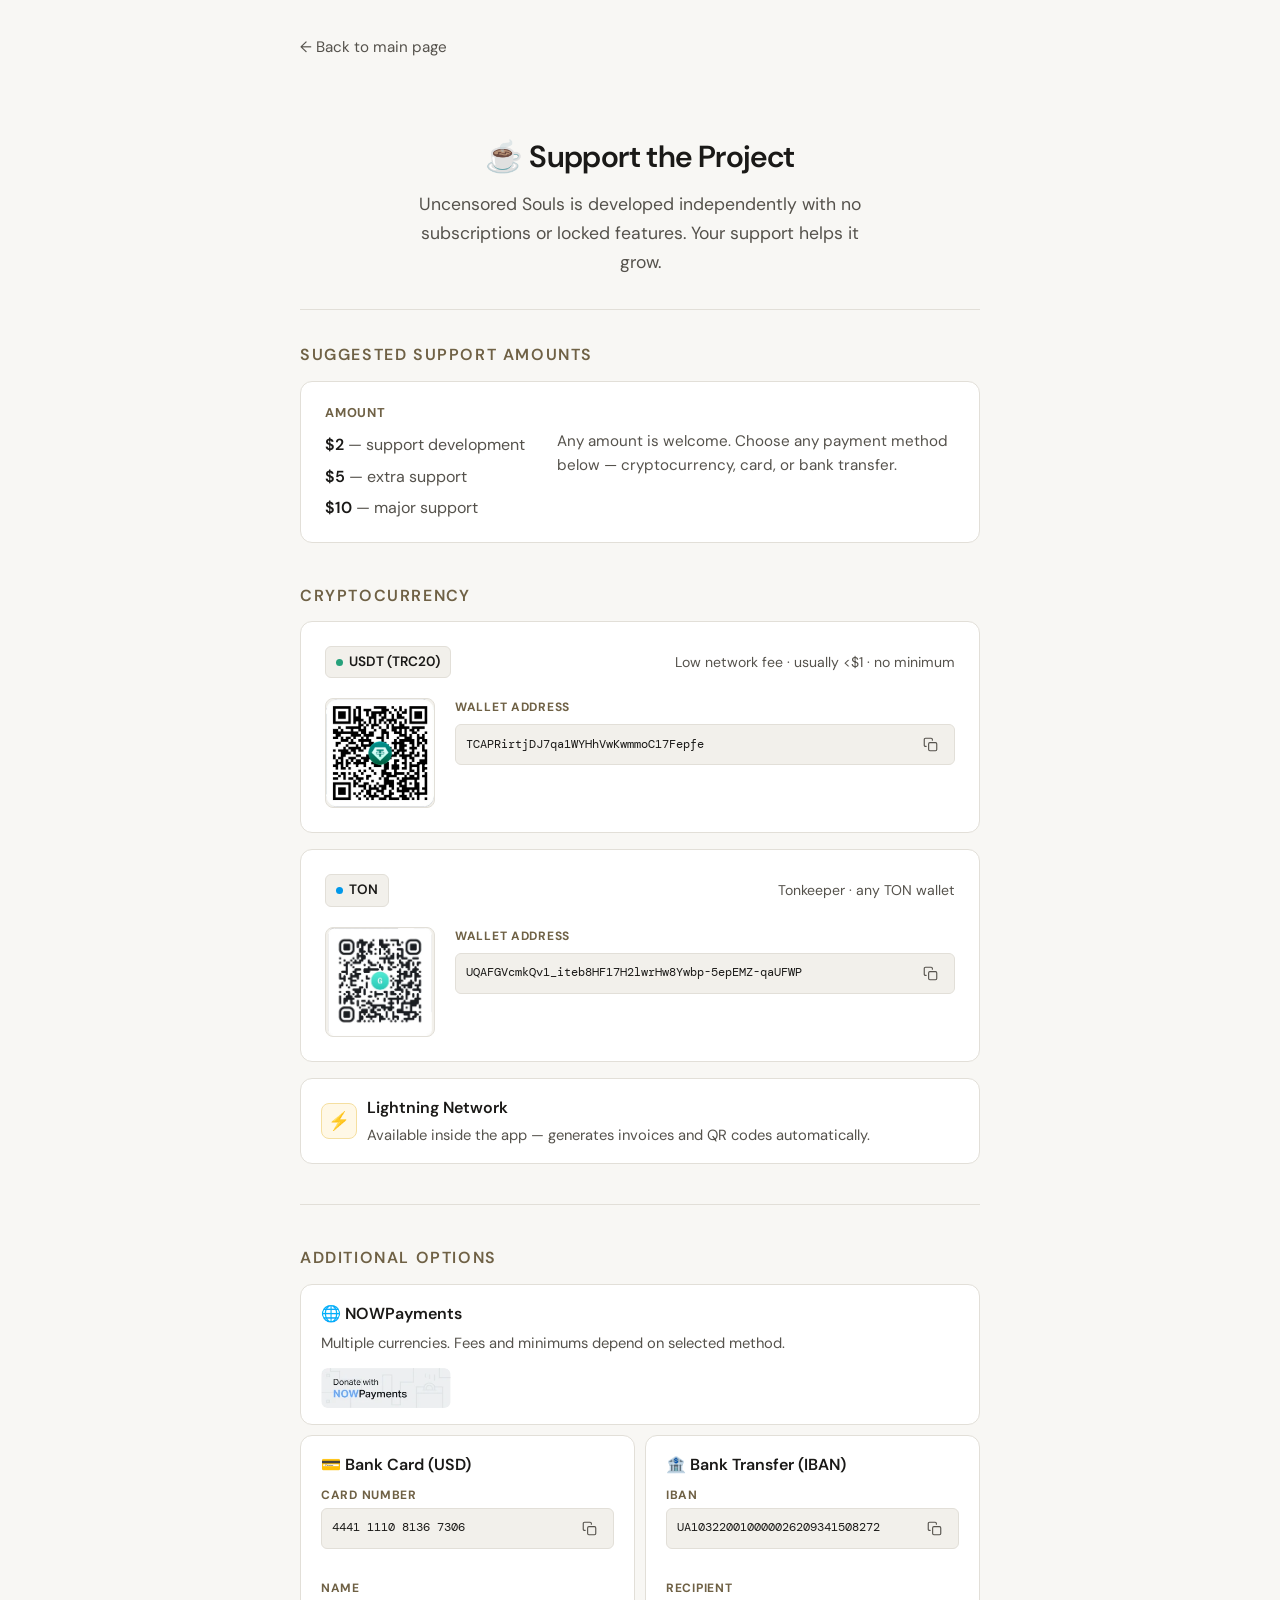
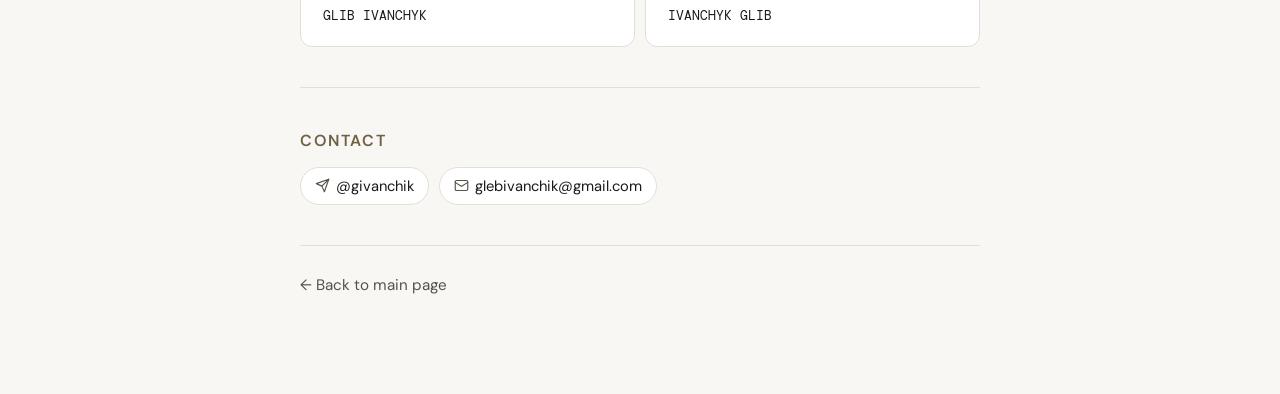
==== commit bede6224: "Fix HTML structure and remove duplicate styles" ====
--- a/support.html
+++ b/support.html
@@ -1,11 +1,4 @@
 <!DOCTYPE html>
-<html lang="en">
-<head>
-<meta charset="UTF-8">
-<meta name="viewport" content="width=device-width, initial-scale=1.0">
-<title>Support – Uncensored Souls</title>
-<link rel="preconnect" href="https://fonts.googleapis.com">
-<link href="https://fonts.googleapis.com/css2?family=DM+Sans:wght@400;<!DOCTYPE html>
 <html lang="en">
 <head>
 <meta charset="UTF-8">
@@ -342,300 +335,4 @@
 });
 </script>
 </body>
-</html>500;600&family=DM+Mono:wght@400;500&display=swap" rel="stylesheet">
-<style>
-  *, *::before, *::after { box-sizing: border-box; margin: 0; padding: 0; }
-  :root {
-    --bg: #f8f7f4; --surface: #ffffff; --surface-alt: #f2f0eb;
-    --border: #e2dfd8; --border-strong: #c8c4bb;
-    --text: #1a1917; --text-muted: #6b6860; --text-faint: #9c9890;
-    --accent: #2a6b4a; --accent-light: #e8f4ee; --accent-border: #b8dfc8;
-    --radius: 12px; --radius-sm: 8px; --radius-xs: 6px;
-  }
-  body { font-family: 'DM Sans', sans-serif; background: var(--bg); color: var(--text); line-height: 1.6; padding: 2rem 1rem 4rem; }
-  .page { max-width: 680px; margin: 0 auto; }
-
-  .header { text-align: center; padding: 2.5rem 0 2rem; border-bottom: 1px solid var(--border); margin-bottom: 2rem; }
-  .header h1 { font-size: 1.75rem; font-weight: 600; letter-spacing: -0.02em; margin-bottom: 0.5rem; }
-  .header p { color: var(--text-muted); font-size: 0.95rem; max-width: 440px; margin: 0 auto; }
-
-  .section-title { font-size: 0.7rem; font-weight: 600; letter-spacing: 0.1em; text-transform: uppercase; color: var(--text-faint); margin-bottom: 0.75rem; }
-
-  .amounts-info { background: var(--surface); border: 1px solid var(--border); border-radius: var(--radius); padding: 1.25rem 1.5rem; margin-bottom: 2.5rem; display: flex; gap: 2rem; align-items: flex-start; flex-wrap: wrap; }
-  .amounts-info .info-label { font-size: 0.78rem; font-weight: 600; letter-spacing: 0.06em; text-transform: uppercase; color: var(--text-faint); margin-bottom: 0.6rem; }
-  .amounts-list { list-style: none; display: flex; flex-direction: column; gap: 4px; }
-  .amounts-list li { font-size: 0.9rem; color: var(--text-muted); }
-  .amounts-list li strong { color: var(--text); font-weight: 600; }
-  .amounts-note { flex: 1; min-width: 180px; font-size: 0.82rem; color: var(--text-muted); line-height: 1.55; padding-top: 1.8rem; }
-
-  .crypto-card { background: var(--surface); border: 1px solid var(--border); border-radius: var(--radius); padding: 1.5rem; margin-bottom: 1rem; }
-  .crypto-header { display: flex; align-items: center; gap: 10px; margin-bottom: 1.25rem; }
-  .crypto-badge { display: inline-flex; align-items: center; gap: 6px; background: var(--surface-alt); border: 1px solid var(--border); border-radius: var(--radius-xs); padding: 4px 10px; font-size: 0.8rem; font-weight: 600; }
-  .crypto-badge .dot { width: 7px; height: 7px; border-radius: 50%; }
-  .dot-usdt { background: #26a17b; }
-  .dot-ton { background: #0098ea; }
-  .crypto-hint { font-size: 0.82rem; color: var(--text-muted); margin-left: auto; }
-
-  .qr-address-block { display: flex; gap: 1.25rem; align-items: flex-start; }
-
-  .qr-wrap { flex-shrink: 0; width: 110px; height: 110px; border: 1px solid var(--border); border-radius: var(--radius-sm); overflow: hidden; background: var(--surface-alt); cursor: pointer; position: relative; transition: border-color 0.15s; }
-  .qr-wrap:hover { border-color: var(--border-strong); }
-  .qr-wrap img { width: 100%; height: 100%; object-fit: contain; display: block; }
-  .qr-zoom-hint { position: absolute; bottom: 0; left: 0; right: 0; background: rgba(0,0,0,0.45); color: #fff; font-size: 0.65rem; text-align: center; padding: 3px 0; opacity: 0; transition: opacity 0.15s; pointer-events: none; }
-  .qr-wrap:hover .qr-zoom-hint { opacity: 1; }
-  .qr-placeholder { width: 100%; height: 100%; display: flex; align-items: center; justify-content: center; color: var(--text-faint); font-size: 0.68rem; text-align: center; padding: 8px; line-height: 1.4; }
-
-  .address-block { flex: 1; min-width: 0; }
-  .address-label { font-size: 0.72rem; font-weight: 600; letter-spacing: 0.06em; text-transform: uppercase; color: var(--text-faint); margin-bottom: 6px; }
-  .address-row { display: flex; align-items: center; gap: 6px; background: var(--surface-alt); border: 1px solid var(--border); border-radius: var(--radius-xs); padding: 8px 10px; }
-  .address-text { font-family: 'DM Mono', monospace; font-size: 0.72rem; color: var(--text); flex: 1; min-width: 0; overflow: hidden; text-overflow: ellipsis; white-space: nowrap; }
-  .copy-btn { flex-shrink: 0; background: none; border: none; cursor: pointer; padding: 4px 6px; border-radius: 4px; color: var(--text-muted); display: flex; align-items: center; transition: color 0.15s, background 0.15s; }
-  .copy-btn:hover { color: var(--accent); background: var(--accent-light); }
-  .copy-btn svg { width: 15px; height: 15px; }
-  .copy-toast { font-size: 0.72rem; color: var(--accent); font-weight: 500; margin-top: 6px; height: 16px; opacity: 0; transition: opacity 0.2s; }
-  .copy-toast.show { opacity: 1; }
-
-  .lightning-card { background: var(--surface); border: 1px solid var(--border); border-radius: var(--radius); padding: 1rem 1.25rem; margin-bottom: 1rem; display: flex; align-items: center; gap: 10px; }
-  .lightning-icon { width: 36px; height: 36px; border-radius: 8px; background: #fff8e6; border: 1px solid #f5dfa0; display: flex; align-items: center; justify-content: center; flex-shrink: 0; font-size: 1.1rem; }
-  .lightning-text .method-name { font-weight: 600; font-size: 0.9rem; margin-bottom: 2px; }
-  .lightning-text .method-desc { font-size: 0.82rem; color: var(--text-muted); }
-
-  .divider { border: none; border-top: 1px solid var(--border); margin: 2.5rem 0; }
-
-  .other-methods { display: grid; grid-template-columns: 1fr 1fr; gap: 10px; margin-bottom: 2.5rem; }
-  .method-card { background: var(--surface); border: 1px solid var(--border); border-radius: var(--radius); padding: 1rem 1.25rem; }
-  .method-card .method-name { font-weight: 600; font-size: 0.9rem; margin-bottom: 0.5rem; }
-  .field-row { display: flex; flex-direction: column; gap: 6px; margin-top: 8px; }
-  .field-item { display: flex; flex-direction: column; gap: 2px; }
-  .field-item .field-label { font-size: 0.7rem; font-weight: 600; letter-spacing: 0.06em; text-transform: uppercase; color: var(--text-faint); }
-
-  .nowpay-card { background: var(--surface); border: 1px solid var(--border); border-radius: var(--radius); padding: 1rem 1.25rem; margin-bottom: 10px; }
-  .nowpay-card .method-name { font-weight: 600; font-size: 0.9rem; margin-bottom: 4px; }
-  .nowpay-card .method-desc { font-size: 0.82rem; color: var(--text-muted); margin-bottom: 12px; }
-  .nowpay-btn-wrap a img { height: 40px; display: block; border-radius: var(--radius-xs); }
-
-  .back-link { display: inline-flex; align-items: center; gap: 6px; color: var(--text-muted); text-decoration: none; font-size: 0.85rem; margin-bottom: 2rem; transition: color 0.15s; }
-  .back-link:hover { color: var(--text); }
-
-  .contacts-row { display: flex; gap: 10px; flex-wrap: wrap; }
-  .contact-pill { display: inline-flex; align-items: center; gap: 6px; background: var(--surface); border: 1px solid var(--border); border-radius: 100px; padding: 6px 14px; font-size: 0.85rem; text-decoration: none; color: var(--text); transition: border-color 0.15s; }
-  .contact-pill:hover { border-color: var(--border-strong); }
-  .contact-pill svg { width: 15px; height: 15px; color: var(--text-muted); }
-
-  /* Lightbox */
-  .lightbox { display: none; position: fixed; inset: 0; background: rgba(0,0,0,0.6); z-index: 1000; align-items: center; justify-content: center; }
-  .lightbox.open { display: flex; }
-  .lightbox-inner { background: #fff; border-radius: var(--radius); padding: 1.25rem; display: flex; flex-direction: column; align-items: center; gap: 10px; position: relative; }
-  .lightbox-inner img { width: 300px; height: 300px; object-fit: contain; display: block; }
-  .lightbox-label { font-family: 'DM Mono', monospace; font-size: 0.7rem; color: #555; word-break: break-all; text-align: center; max-width: 300px; }
-  .lightbox-close { position: absolute; top: 8px; right: 10px; background: none; border: none; cursor: pointer; font-size: 1.2rem; color: #888; padding: 4px 6px; border-radius: 4px; }
-  .lightbox-close:hover { background: #f0f0f0; }
-
-  @media (max-width: 480px) {
-    .other-methods { grid-template-columns: 1fr; }
-    .qr-address-block { flex-direction: column; align-items: center; }
-    .qr-wrap { width: 140px; height: 140px; }
-    .amounts-info { flex-direction: column; gap: 0.75rem; }
-  }
-</style>
-</head>
-<body>
-<div class="page">
-
-  <a class="back-link" href="index.html">← Back to main page</a>
-
-  <div class="header">
-    <h1>☕ Support the Project</h1>
-    <p>Uncensored Souls is developed independently with no subscriptions or locked features. Your support helps it grow.</p>
-  </div>
-
-  <div class="section-title">Suggested support amounts</div>
-  <div class="amounts-info">
-    <div>
-      <div class="info-label">Amount</div>
-      <ul class="amounts-list">
-        <li><strong>$2</strong> — support development</li>
-        <li><strong>$5</strong> — extra support</li>
-        <li><strong>$10</strong> — major support</li>
-      </ul>
-    </div>
-    <div class="amounts-note">Any amount is welcome. Choose any payment method below — cryptocurrency, card, or bank transfer.</div>
-  </div>
-
-  <div class="section-title">Cryptocurrency</div>
-
-  <div class="crypto-card">
-    <div class="crypto-header">
-      <div class="crypto-badge"><span class="dot dot-usdt"></span>USDT (TRC20)</div>
-      <span class="crypto-hint">Low network fee · usually &lt;$1 · no minimum</span>
-    </div>
-    <div class="qr-address-block">
-      <div class="qr-wrap" onclick="openLightbox('assets/usdt_qr.webp','TCAPRirtjDJ7qa1WYHhVwKwmmoC17Fepfe')" title="Tap to enlarge">
-        <img src="assets/usdt_qr.webp" alt="USDT TRC20 QR code" onerror="handleQrError(this)">
-        <div class="qr-zoom-hint">tap to enlarge</div>
-      </div>
-      <div class="address-block">
-        <div class="address-label">Wallet address</div>
-        <div class="address-row">
-          <span class="address-text" id="usdt-addr">TCAPRirtjDJ7qa1WYHhVwKwmmoC17Fepfe</span>
-          <button class="copy-btn" onclick="copyAddr('usdt-addr','usdt-toast')" title="Copy address">
-            <svg viewBox="0 0 24 24" fill="none" stroke="currentColor" stroke-width="1.8" stroke-linecap="round" stroke-linejoin="round"><rect x="9" y="9" width="13" height="13" rx="2"/><path d="M5 15H4a2 2 0 0 1-2-2V4a2 2 0 0 1 2-2h9a2 2 0 0 1 2 2v1"/></svg>
-          </button>
-        </div>
-        <div class="copy-toast" id="usdt-toast">Copied!</div>
-      </div>
-    </div>
-  </div>
-
-  <div class="crypto-card">
-    <div class="crypto-header">
-      <div class="crypto-badge"><span class="dot dot-ton"></span>TON</div>
-      <span class="crypto-hint">Tonkeeper · any TON wallet</span>
-    </div>
-    <div class="qr-address-block">
-      <div class="qr-wrap" onclick="openLightbox('assets/ton_qr.webp','UQAFGVcmkQv1_iteb8HF17H2lwrHw8Ywbp-5epEMZ-qaUFWP')" title="Tap to enlarge">
-        <img src="assets/ton_qr.webp" alt="TON wallet QR code" onerror="handleQrError(this)">
-        <div class="qr-zoom-hint">tap to enlarge</div>
-      </div>
-      <div class="address-block">
-        <div class="address-label">Wallet address</div>
-        <div class="address-row">
-          <span class="address-text" id="ton-addr">UQAFGVcmkQv1_iteb8HF17H2lwrHw8Ywbp-5epEMZ-qaUFWP</span>
-          <button class="copy-btn" onclick="copyAddr('ton-addr','ton-toast')" title="Copy address">
-            <svg viewBox="0 0 24 24" fill="none" stroke="currentColor" stroke-width="1.8" stroke-linecap="round" stroke-linejoin="round"><rect x="9" y="9" width="13" height="13" rx="2"/><path d="M5 15H4a2 2 0 0 1-2-2V4a2 2 0 0 1 2-2h9a2 2 0 0 1 2 2v1"/></svg>
-          </button>
-        </div>
-        <div class="copy-toast" id="ton-toast">Copied!</div>
-      </div>
-    </div>
-  </div>
-
-  <div class="lightning-card">
-    <div class="lightning-icon">⚡</div>
-    <div class="lightning-text">
-      <div class="method-name">Lightning Network</div>
-      <div class="method-desc">Available inside the app — generates invoices and QR codes automatically.</div>
-    </div>
-  </div>
-
-  <hr class="divider">
-
-  <div class="section-title">Additional options</div>
-  <div class="nowpay-card">
-    <div class="method-name">🌐 NOWPayments</div>
-    <div class="method-desc">Multiple currencies. Fees and minimums depend on selected method.</div>
-    <div class="nowpay-btn-wrap">
-      <a href="https://nowpayments.io/donation?api_key=68b5b9ab-d6d3-41a2-9c85-e91e0e367028" target="_blank">
-        <img src="assets/now_payments_button.webp" alt="Donate with NOWPayments" onerror="handleQrError(this)">
-      </a>
-    </div>
-  </div>
-
-  <div class="other-methods">
-    <div class="method-card">
-      <div class="method-name">💳 Bank Card (USD)</div>
-      <div class="field-row">
-        <div class="field-item">
-          <div class="field-label">Card number</div>
-          <div class="address-row">
-            <span class="address-text" id="card-num">4441 1110 8136 7306</span>
-            <button class="copy-btn" onclick="copyAddr('card-num','card-toast')" title="Copy">
-              <svg viewBox="0 0 24 24" fill="none" stroke="currentColor" stroke-width="1.8" stroke-linecap="round" stroke-linejoin="round"><rect x="9" y="9" width="13" height="13" rx="2"/><path d="M5 15H4a2 2 0 0 1-2-2V4a2 2 0 0 1 2-2h9a2 2 0 0 1 2 2v1"/></svg>
-            </button>
-          </div>
-          <div class="copy-toast" id="card-toast">Copied!</div>
-        </div>
-        <div class="field-item">
-          <div class="field-label">Name</div>
-          <span style="font-family:'DM Mono',monospace;font-size:0.78rem;padding:4px 2px;display:block;">GLIB IVANCHYK</span>
-        </div>
-      </div>
-    </div>
-
-    <div class="method-card">
-      <div class="method-name">🏦 Bank Transfer (IBAN)</div>
-      <div class="field-row">
-        <div class="field-item">
-          <div class="field-label">IBAN</div>
-          <div class="address-row">
-            <span class="address-text" id="iban-num">UA103220010000026209341508272</span>
-            <button class="copy-btn" onclick="copyAddr('iban-num','iban-toast')" title="Copy">
-              <svg viewBox="0 0 24 24" fill="none" stroke="currentColor" stroke-width="1.8" stroke-linecap="round" stroke-linejoin="round"><rect x="9" y="9" width="13" height="13" rx="2"/><path d="M5 15H4a2 2 0 0 1-2-2V4a2 2 0 0 1 2-2h9a2 2 0 0 1 2 2v1"/></svg>
-            </button>
-          </div>
-          <div class="copy-toast" id="iban-toast">Copied!</div>
-        </div>
-        <div class="field-item">
-          <div class="field-label">Recipient</div>
-          <span style="font-family:'DM Mono',monospace;font-size:0.78rem;padding:4px 2px;display:block;">IVANCHYK GLIB</span>
-        </div>
-      </div>
-    </div>
-  </div>
-
-  <hr class="divider">
-
-  <div class="section-title">Contact</div>
-  <div class="contacts-row">
-    <a class="contact-pill" href="https://t.me/givanchik" target="_blank">
-      <svg viewBox="0 0 24 24" fill="none" stroke="currentColor" stroke-width="1.8" stroke-linecap="round" stroke-linejoin="round"><path d="m22 2-7 20-4-9-9-4 20-7z"/><path d="M22 2 11 13"/></svg>
-      @givanchik
-    </a>
-    <a class="contact-pill" href="mailto:glebivanchik@gmail.com">
-      <svg viewBox="0 0 24 24" fill="none" stroke="currentColor" stroke-width="1.8" stroke-linecap="round" stroke-linejoin="round"><rect width="20" height="16" x="2" y="4" rx="2"/><path d="m22 7-8.97 5.7a1.94 1.94 0 0 1-2.06 0L2 7"/></svg>
-      glebivanchik@gmail.com
-    </a>
-  </div>
-
-  <div style="margin-top:2.5rem; padding-top:1.5rem; border-top:1px solid var(--border);">
-    <a class="back-link" href="index.html">← Back to main page</a>
-  </div>
-
-</div>
-
-<!-- Lightbox -->
-<div class="lightbox" id="lightbox" onclick="closeLightbox(event)">
-  <div class="lightbox-inner">
-    <button class="lightbox-close" onclick="closeLightbox(null)">✕</button>
-    <img id="lightbox-img" src="" alt="QR code enlarged">
-    <div class="lightbox-label" id="lightbox-label"></div>
-  </div>
-</div>
-
-<script>
-function handleQrError(img) {
-  img.style.display = 'none';
-  var wrap = img.parentElement;
-  var ph = document.createElement('div');
-  ph.className = 'qr-placeholder';
-  ph.textContent = img.alt + '\n(file not found)';
-  wrap.appendChild(ph);
-}
-
-function copyAddr(elId, toastId) {
-  var text = document.getElementById(elId).textContent;
-  navigator.clipboard.writeText(text).then(function() {
-    var toast = document.getElementById(toastId);
-    toast.classList.add('show');
-    setTimeout(function() { toast.classList.remove('show'); }, 1800);
-  });
-}
-
-function openLightbox(src, label) {
-  document.getElementById('lightbox-img').src = src;
-  document.getElementById('lightbox-label').textContent = label;
-  document.getElementById('lightbox').classList.add('open');
-}
-
-function closeLightbox(e) {
-  if (e === null || e.target === document.getElementById('lightbox')) {
-    document.getElementById('lightbox').classList.remove('open');
-  }
-}
-
-document.addEventListener('keydown', function(e) {
-  if (e.key === 'Escape') document.getElementById('lightbox').classList.remove('open');
-});
-</script>
-</body>
 </html>
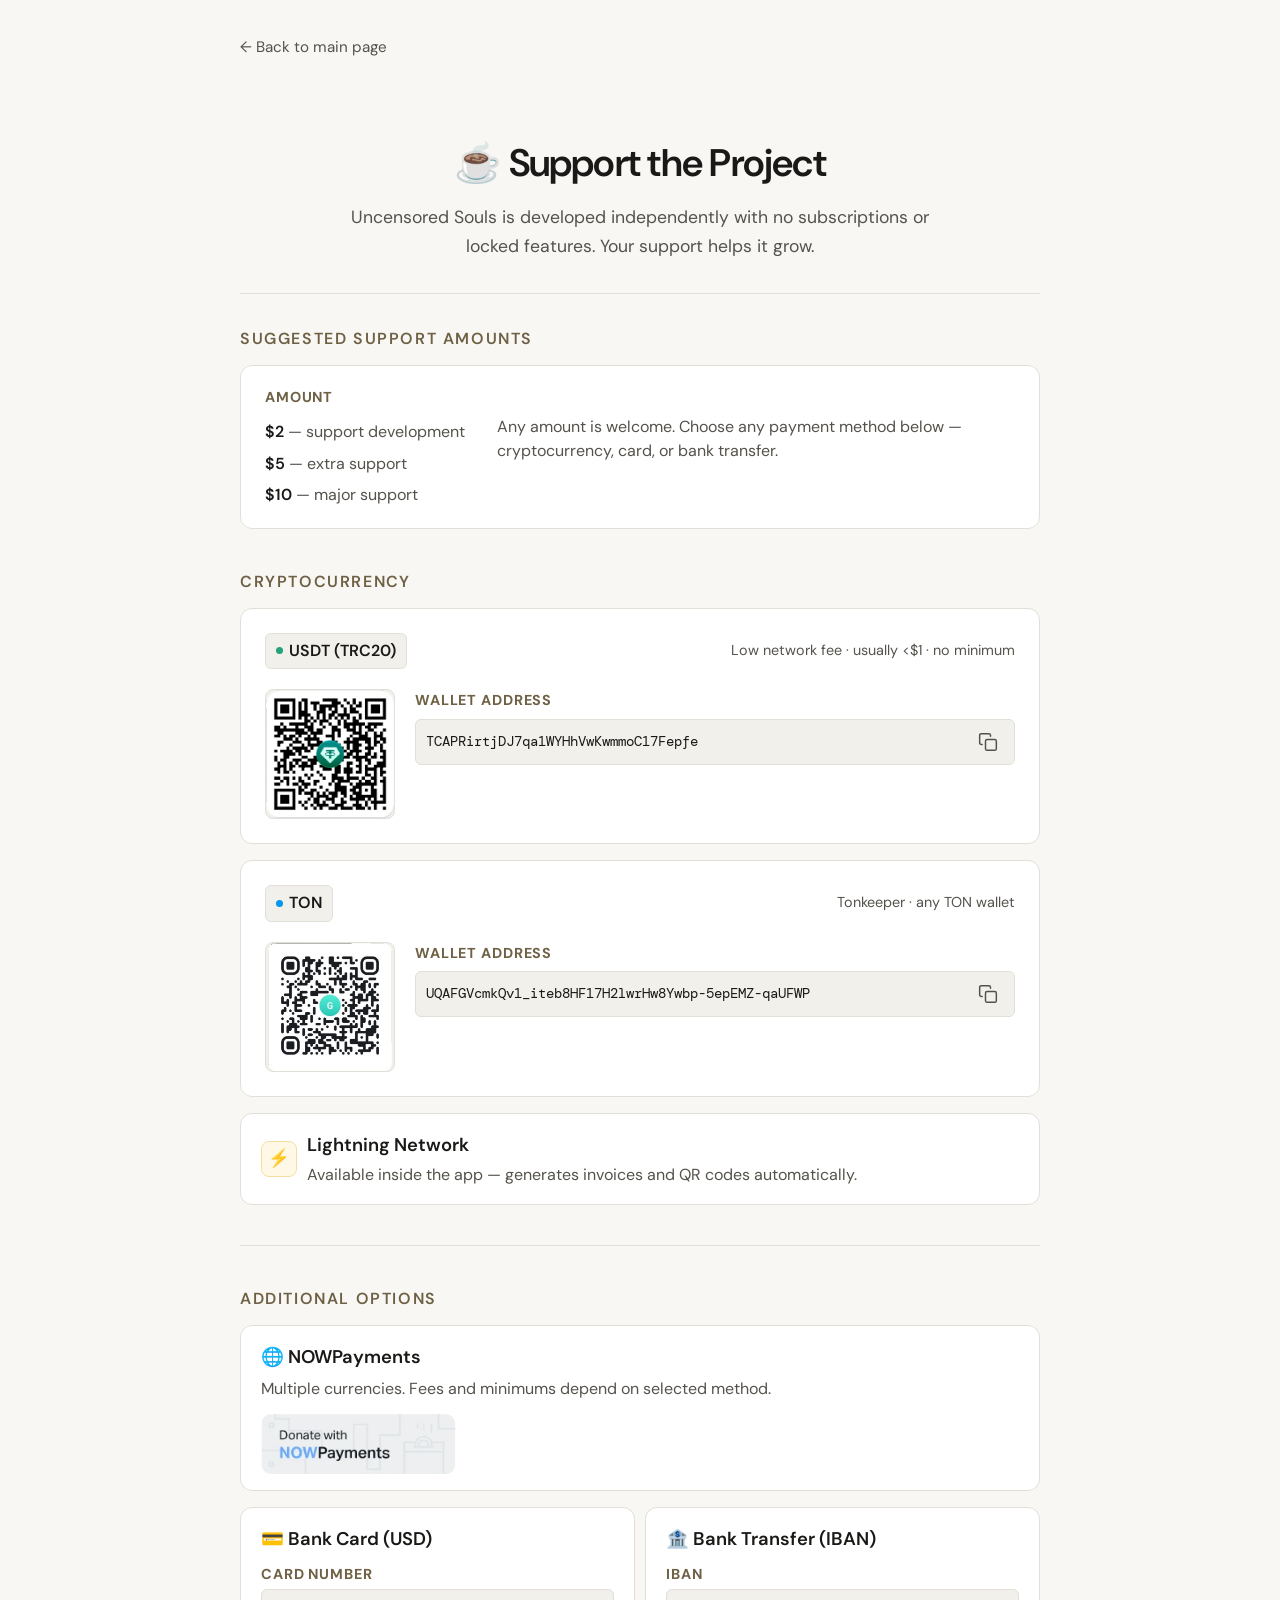
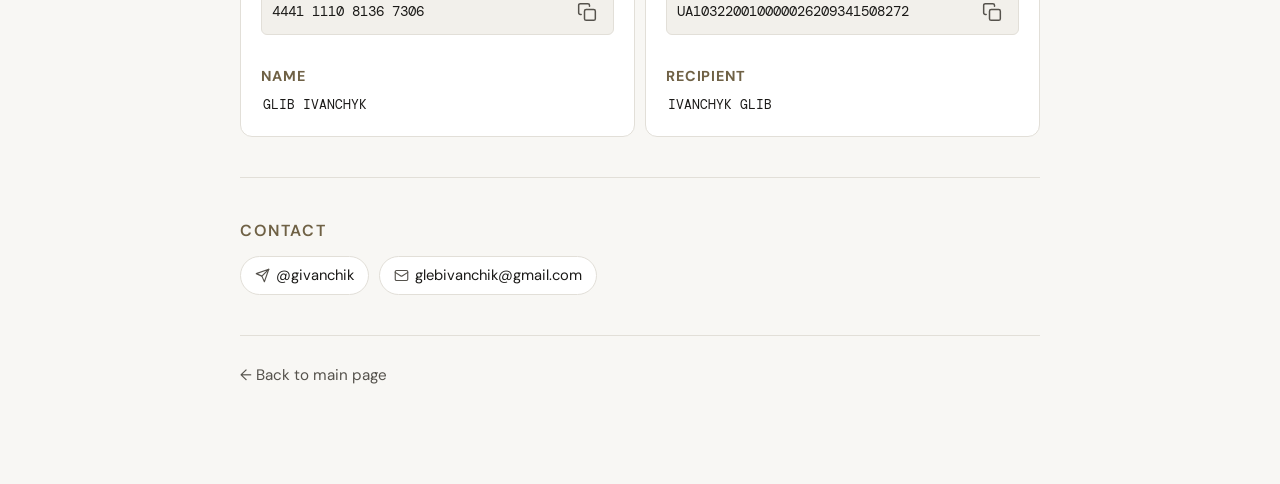
==== commit 694dc6c5: "Update styles in support.html for improved layout" ====
--- a/support.html
+++ b/support.html
@@ -37,69 +37,69 @@
 
   @media (min-width: 641px) { body { font-size: 17px; } }
 
-  .page { max-width: 680px; margin: 0 auto; }
+  .page { max-width: 800px; margin: 0 auto; }
 
   .back-link { display: inline-flex; align-items: center; gap: 6px; color: var(--text-muted); text-decoration: none; font-size: 0.95rem; margin-bottom: 2rem; transition: color 0.15s; }
   .back-link:hover { color: var(--text); }
 
   .header { text-align: center; padding: 2.5rem 0 2rem; border-bottom: 1px solid var(--border); margin-bottom: 2rem; }
-  .header h1 { font-size: 1.9rem; font-weight: 600; letter-spacing: -0.02em; margin-bottom: 0.5rem; }
-  .header p { color: var(--text-muted); font-size: 1.1rem; max-width: 480px; margin: 0 auto; }
+  .header h1 { font-size: 2.4rem; font-weight: 600; letter-spacing: -0.02em; margin-bottom: 0.5rem; }
+  .header p { color: var(--text-muted); font-size: 1.1rem; max-width: 600px; margin: 0 auto; }
 
   .section-title { font-size: 1rem; font-weight: 600; letter-spacing: 0.1em; text-transform: uppercase; color: var(--text-faint); margin-bottom: 0.75rem; }
 
   .divider { border: none; border-top: 1px solid var(--border); margin: 2.5rem 0; }
 
   .amounts-info { background: var(--surface); border: 1px solid var(--border); border-radius: var(--radius); padding: 1.25rem 1.5rem; margin-bottom: 2.5rem; display: flex; gap: 2rem; align-items: flex-start; flex-wrap: wrap; }
-  .amounts-info .info-label { font-size: 0.8rem; font-weight: 700; letter-spacing: 0.06em; text-transform: uppercase; color: var(--text-faint); margin-bottom: 0.6rem; }
+  .amounts-info .info-label { font-size: 0.9rem; font-weight: 700; letter-spacing: 0.06em; text-transform: uppercase; color: var(--text-faint); margin-bottom: 0.6rem; }
   .amounts-list { list-style: none; display: flex; flex-direction: column; gap: 5px; }
   .amounts-list li { font-size: 1rem; color: var(--text-muted); }
   .amounts-list li strong { color: var(--text); font-weight: 600; }
-  .amounts-note { flex: 1; min-width: 180px; font-size: 0.95rem; color: var(--text-muted); line-height: 1.55; padding-top: 1.8rem; }
+  .amounts-note { flex: 1; min-width: 180px; font-size: 1rem; color: var(--text-muted); line-height: 1.5; padding-top: 1.8rem; }
 
   .crypto-card { background: var(--surface); border: 1px solid var(--border); border-radius: var(--radius); padding: 1.5rem; margin-bottom: 1rem; overflow: hidden; }
   .crypto-header { display: flex; align-items: center; gap: 10px; margin-bottom: 1.25rem; flex-wrap: wrap; }
-  .crypto-badge { display: inline-flex; align-items: center; gap: 6px; background: var(--surface-alt); border: 1px solid var(--border); border-radius: var(--radius-xs); padding: 4px 10px; font-size: 0.85rem; font-weight: 600; }
+  .crypto-badge { display: inline-flex; align-items: center; gap: 6px; background: var(--surface-alt); border: 1px solid var(--border); border-radius: var(--radius-xs); padding: 4px 10px; font-size: 1rem; font-weight: 600; }
   .crypto-badge .dot { width: 7px; height: 7px; border-radius: 50%; }
   .dot-usdt { background: #26a17b; }
   .dot-ton { background: #0098ea; }
-  .crypto-hint { font-size: 0.88rem; color: var(--text-muted); margin-left: auto; }
+  .crypto-hint { font-size: 0.9rem; color: var(--text-muted); margin-left: auto; }
 
   .qr-address-block { display: flex; gap: 1.25rem; align-items: flex-start; }
 
-  .qr-wrap { flex-shrink: 0; width: 110px; height: 110px; border: 1px solid var(--border); border-radius: var(--radius-sm); overflow: hidden; background: var(--surface-alt); cursor: pointer; position: relative; transition: border-color 0.15s; }
+  .qr-wrap { flex-shrink: 0; width: 130px; height: 130px; border: 1px solid var(--border); border-radius: var(--radius-sm); overflow: hidden; background: var(--surface-alt); cursor: pointer; position: relative; transition: border-color 0.15s; }
   .qr-wrap:hover { border-color: var(--border-strong); }
   .qr-wrap img { width: 100%; height: 100%; object-fit: contain; display: block; }
   .qr-zoom-hint { position: absolute; bottom: 0; left: 0; right: 0; background: rgba(0,0,0,0.45); color: #fff; font-size: 0.65rem; text-align: center; padding: 3px 0; opacity: 0; transition: opacity 0.15s; pointer-events: none; }
   .qr-wrap:hover .qr-zoom-hint { opacity: 1; }
   .qr-placeholder { width: 100%; height: 100%; display: flex; align-items: center; justify-content: center; color: var(--text-faint); font-size: 0.68rem; text-align: center; padding: 8px; line-height: 1.4; }
 
-  .address-block { flex: 1; min-width: 0; width: 100%; overflow: hidden; }
-  .address-label { font-size: 0.75rem; font-weight: 700; letter-spacing: 0.06em; text-transform: uppercase; color: var(--text-faint); margin-bottom: 6px; }
+  .address-block { flex: 1; min-width: 0; overflow: visible; }
+  .address-label { font-size: 0.9rem; font-weight: 700; letter-spacing: 0.06em; text-transform: uppercase; color: var(--text-faint); margin-bottom: 6px; }
   .address-row { display: flex; align-items: center; gap: 6px; background: var(--surface-alt); border: 1px solid var(--border); border-radius: var(--radius-xs); padding: 8px 10px; min-width: 0; overflow: hidden; }
-  .address-text { font-family: 'DM Mono', monospace; font-size: 0.75rem; color: var(--text); flex: 1; min-width: 0; max-width: 100%; overflow: hidden; text-overflow: ellipsis; white-space: nowrap; }
+  .address-text { font-family: 'DM Mono', monospace; font-size: 0.9rem; color: var(--text); flex: 1; min-width: 0; max-width: 100%; overflow: hidden; text-overflow: ellipsis; white-space: nowrap; }
   .copy-btn { flex-shrink: 0; background: none; border: none; cursor: pointer; padding: 4px 6px; border-radius: 4px; color: var(--text-muted); display: flex; align-items: center; transition: color 0.15s, background 0.15s; }
   .copy-btn:hover { color: var(--accent); background: var(--accent-light); }
-  .copy-btn svg { width: 15px; height: 15px; }
+  .copy-btn svg { width: 20px; height: 20px; }
   .copy-toast { font-size: 0.75rem; color: var(--accent); font-weight: 500; margin-top: 6px; height: 16px; opacity: 0; transition: opacity 0.2s; }
   .copy-toast.show { opacity: 1; }
 
   .lightning-card { background: var(--surface); border: 1px solid var(--border); border-radius: var(--radius); padding: 1rem 1.25rem; margin-bottom: 1rem; display: flex; align-items: center; gap: 10px; }
   .lightning-icon { width: 36px; height: 36px; border-radius: 8px; background: #fff8e6; border: 1px solid #f5dfa0; display: flex; align-items: center; justify-content: center; flex-shrink: 0; font-size: 1.1rem; }
-  .lightning-text .method-name { font-weight: 600; font-size: 1rem; margin-bottom: 2px; }
-  .lightning-text .method-desc { font-size: 0.92rem; color: var(--text-muted); }
+  .lightning-text .method-name { font-weight: 600; font-size: 1.15rem; margin-bottom: 2px; }
+  .lightning-text .method-desc { font-size: 1rem; color: var(--text-muted); }
 
   .other-methods { display: grid; grid-template-columns: 1fr 1fr; gap: 10px; margin-bottom: 2.5rem; }
   .method-card { background: var(--surface); border: 1px solid var(--border); border-radius: var(--radius); padding: 1rem 1.25rem; min-width: 0; }
-  .method-card .method-name { font-weight: 600; font-size: 1rem; margin-bottom: 0.5rem; }
+  .method-card .method-name { font-weight: 600; font-size: 1.15rem; margin-bottom: 0.5rem; }
   .field-row { display: flex; flex-direction: column; gap: 6px; margin-top: 8px; }
   .field-item { display: flex; flex-direction: column; gap: 2px; min-width: 0; }
-  .field-item .field-label { font-size: 0.75rem; font-weight: 700; letter-spacing: 0.06em; text-transform: uppercase; color: var(--text-faint); }
-
-  .nowpay-card { background: var(--surface); border: 1px solid var(--border); border-radius: var(--radius); padding: 1rem 1.25rem; margin-bottom: 10px; }
-  .nowpay-card .method-name { font-weight: 600; font-size: 1rem; margin-bottom: 4px; }
-  .nowpay-card .method-desc { font-size: 0.92rem; color: var(--text-muted); margin-bottom: 12px; }
-  .nowpay-btn-wrap a img { height: 40px; display: block; border-radius: var(--radius-xs); }
+  .field-item .field-label { font-size: 0.9rem; font-weight: 700; letter-spacing: 0.06em; text-transform: uppercase; color: var(--text-faint); }
+
+  .nowpay-card { background: var(--surface); border: 1px solid var(--border); border-radius: var(--radius); padding: 1rem 1.25rem; margin-bottom: 1rem; }
+  .nowpay-card .method-name { font-weight: 600; font-size: 1.15rem; margin-bottom: 4px; }
+  .nowpay-card .method-desc { font-size: 1rem; color: var(--text-muted); margin-bottom: 12px; }
+  .nowpay-btn-wrap a img { height: 60px; display: block; border-radius: var(--radius-xs); }
 
   .contacts-row { display: flex; gap: 10px; flex-wrap: wrap; }
   .contact-pill { display: inline-flex; align-items: center; gap: 6px; background: var(--surface); border: 1px solid var(--border); border-radius: 100px; padding: 6px 14px; font-size: 0.92rem; text-decoration: none; color: var(--text); transition: border-color 0.15s; }
@@ -121,14 +121,21 @@
     .header p { font-size: 0.9rem; }
     .section-title { font-size: 0.8rem; }
     .amounts-info { flex-direction: column; gap: 0.75rem; padding: 1rem; }
-    .amounts-list li { font-size: 0.88rem; }
-    .amounts-note { padding-top: 0; font-size: 0.82rem; }
+    .amounts-list li { font-size: 0.85rem; }
+    .amounts-note { padding-top: 0; font-size: 0.85rem; }
     .crypto-card { padding: 1rem; }
+    .crypto-badge { font-size: 0.88rem; }
     .crypto-hint { font-size: 0.78rem; }
-    .lightning-text .method-name { font-size: 0.88rem; }
+    .address-label { font-size: 0.72rem; }
+    .address-text { font-size: 0.75rem; }
+    .address-row { gap: 4px; padding: 6px; }
+    .copy-btn svg { width: 15px; height: 15px; }
+    .copy-toast { font-size: 0.75rem; margin-top: 2px; height: 10px; }
+    .lightning-text .method-name { font-size: 0.92rem; }
     .lightning-text .method-desc { font-size: 0.8rem; }
-    .method-card .method-name { font-size: 0.88rem; }
-    .nowpay-card .method-name { font-size: 0.88rem; }
+    .method-card .method-name { font-size: 0.92rem; }
+    .field-item .field-label { font-size: 0.72rem; }
+    .nowpay-card .method-name { font-size: 0.92rem; }
     .nowpay-card .method-desc { font-size: 0.8rem; }
     .contact-pill { font-size: 0.8rem; }
   }
